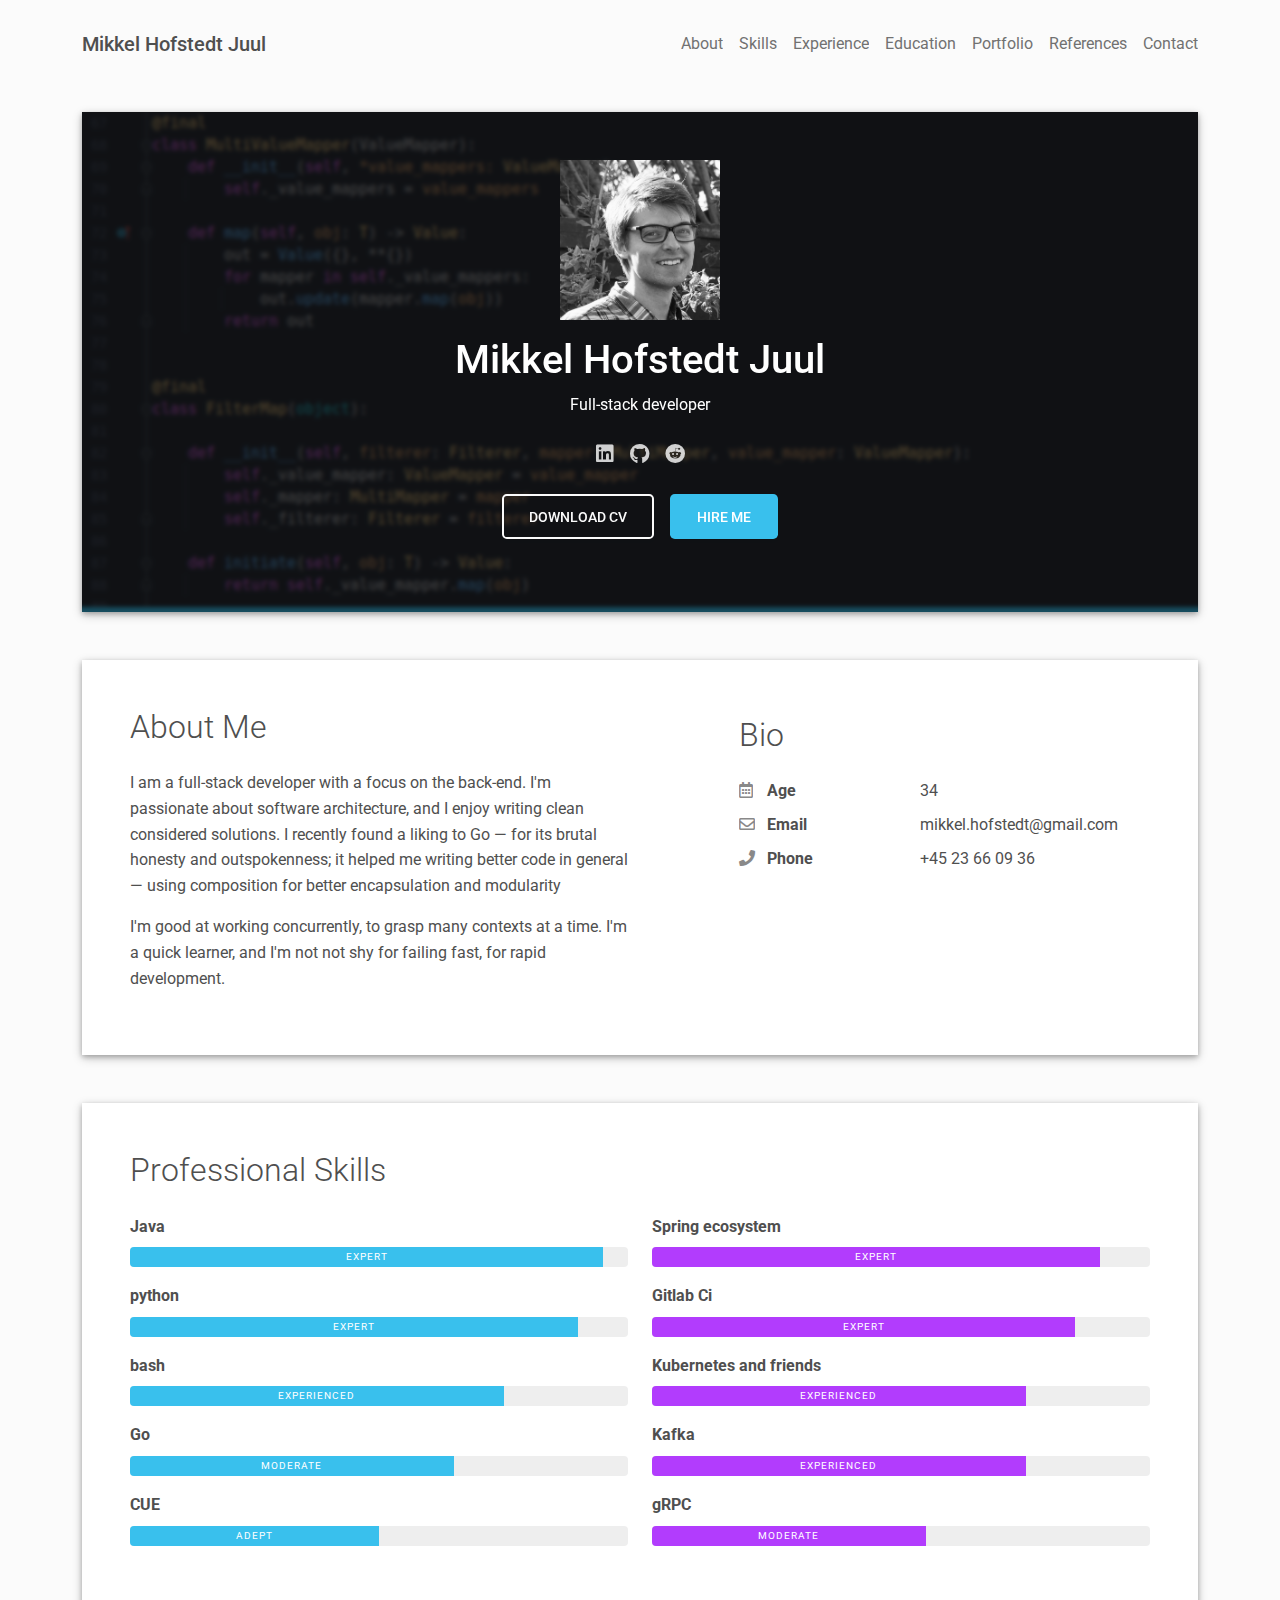
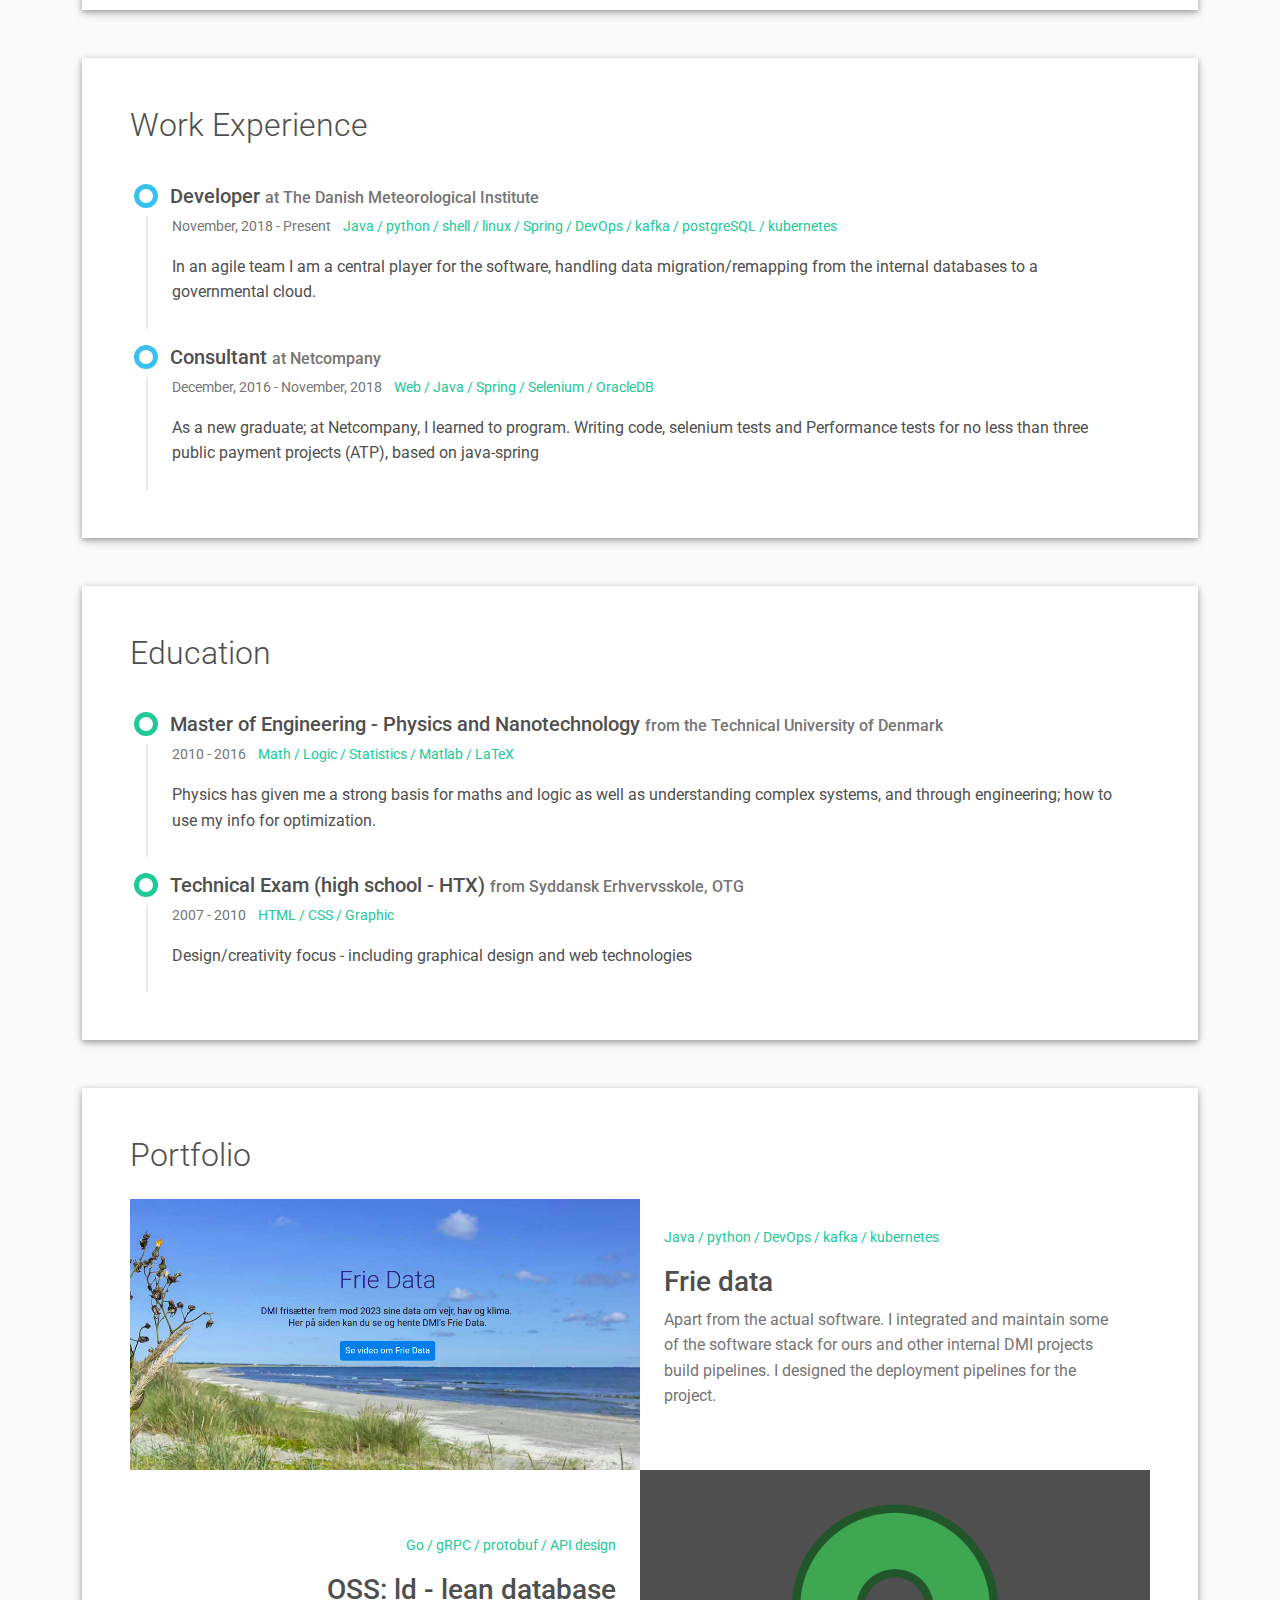
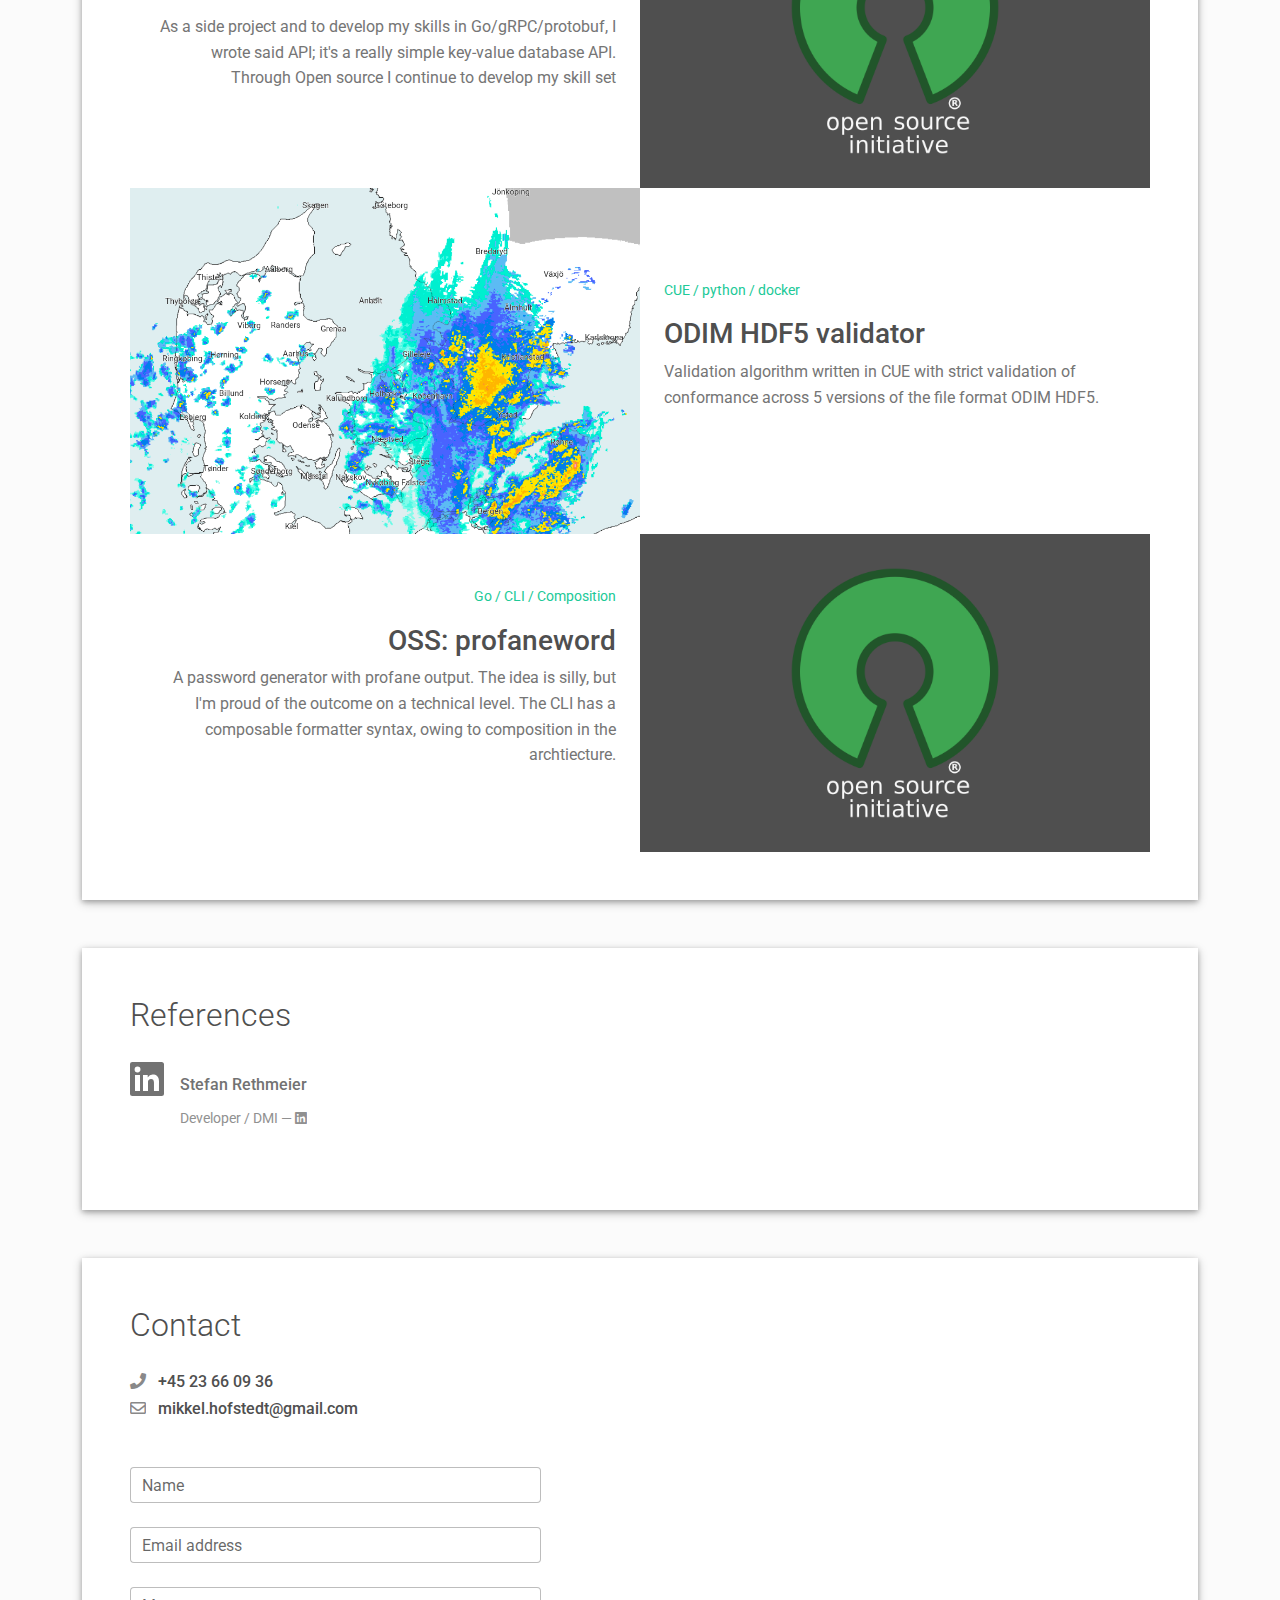
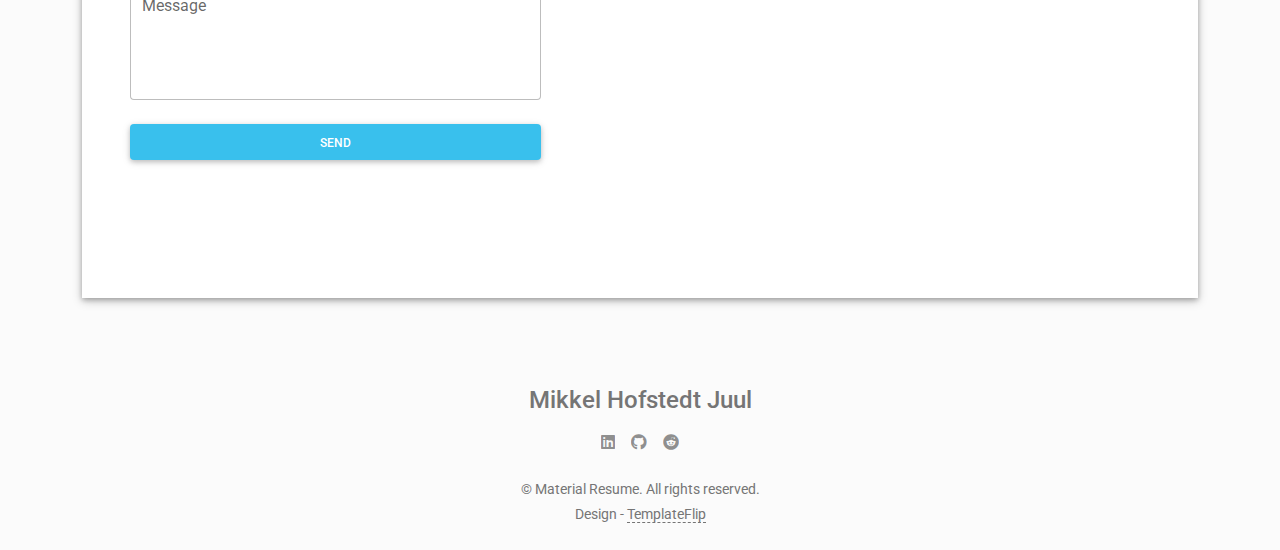
==== index.html @ 5312b0c9 "Reference via logo" ====
<!DOCTYPE html>
<html lang="en-US">
  <head>
    <meta charset="UTF-8">
    <meta http-equiv="X-UA-Compatible" content="IE=edge">
    <meta name="viewport" content="width=device-width, initial-scale=1">
    <title>MikkelHJuul - Resume</title>
    <link rel="preconnect" href="https://fonts.gstatic.com" crossorigin="crossorigin"/>
    <link rel="preload" as="style" href="https://fonts.googleapis.com/css2?family=Poppins:wght@600&amp;family=Roboto:wght@300;400;500;700&amp;display=swap"/>
    <link rel="stylesheet" href="https://fonts.googleapis.com/css2?family=Poppins:wght@600&amp;family=Roboto:wght@300;400;500;700&amp;display=swap" media="print" onload="this.media='all'"/>
    <noscript>
      <link rel="stylesheet" href="https://fonts.googleapis.com/css2?family=Poppins:wght@600&amp;family=Roboto:wght@300;400;500;700&amp;display=swap"/>
    </noscript>
    <link href="css/font-awesome/css/all.min.css?ver=1.2.1" rel="stylesheet">
    <link href="css/mdb.min.css?ver=1.2.1" rel="stylesheet">
    <link href="css/main.css?ver=1.2.1" rel="stylesheet">
  </head>
  <body class="bg-light" id="top">
    <header class="d-print-none">
      <div class="container text-center text-lg-left">
        <div class="pt-4 clearfix">
          <h1 class="site-title mb-0">Mikkel Hofstedt Juul</h1>
          <div class="site-nav"> 
            <nav role="navigation">
              <ul class="nav justify-content-center">
                <li class="nav-item"><a class="nav-link" href="#about" title="About"><span class="menu-title">About</span></a>
                </li>
                <li class="nav-item"><a class="nav-link" href="#skills" title="Skills"><span class="menu-title">Skills</span></a>
                </li>
                <li class="nav-item"><a class="nav-link" href="#experience" title="Experience"><span class="menu-title">Experience</span></a>
                </li>
                <li class="nav-item"><a class="nav-link" href="#education" title="Education"><span class="menu-title">Education</span></a>
                </li>
                <li class="nav-item"><a class="nav-link" href="#portfolio" title="Portfolio"><span class="menu-title">Portfolio</span></a>
                </li>
                <li class="nav-item"><a class="nav-link" href="#references" title="References"><span class="menu-title">References</span></a>
                </li>
                <li class="nav-item"><a class="nav-link" href="#contact" title="Contact"><span class="menu-title">Contact</span></a>
                </li>
              </ul>
            </nav>
          </div>
        </div>
      </div>
    </header>
    <div class="page-content">
      <div class="container">
        <div class="resume-container">
          <div class="shadow-1-strong bg-white my-5" id="intro">
            <div class="bg-info text-white">
              <div class="cover bg-image"><img src="images/screenshot-background.png"/>
                <div class="mask" style="background-color: rgba(0, 0, 0, 0.6);backdrop-filter: blur(2px);">
                  <div class="text-center p-5">
                    <div class="avatar"><img class="shadow-0-strong" src="images/avatar.jpg" width="160" height="160"/></div>
                    <div class="header-bio mt-3">
                      <div>
                        <h2 class="h1">Mikkel Hofstedt Juul</h2>
                        <p>Full-stack developer</p>
                      </div>
                      <div class="header-social mb-3 d-print-none">
                        <nav role="navigation">
                          <ul class="nav justify-content-center">
                            <li class="nav-item"><a class="nav-link" href="https://www.linkedin.com/in/mikkel-hofstedt-juul-50a1734b/" title="LinkedIn"><i class="fab fa-linkedin"></i><span class="menu-title sr-only">LinkedIn</span></a>
                            </li>
                            <li class="nav-item"><a class="nav-link" href="https://github.com/MikkelHJuul" title="Github"><i class="fab fa-github"></i><span class="menu-title sr-only">Github</span></a>
                            </li>
                            <li class="nav-item"><a class="nav-link" href="https://reddit.com/u/ConstructedNewt" title="reddit"><i class="fab fa-reddit"></i><span class="menu-title sr-only">reddit</span></a>
                            </li>
                          </ul>
                        </nav>
                      </div>
                      <div class="d-print-none"><a class="btn btn-outline-light btn-lg shadow-sm mt-1 me-3" href="Resume.pdf">Download CV</a><a class="btn btn-info btn-lg shadow-sm mt-1" href="#contact">Hire Me</a></div>
                    </div>
                  </div>
                </div>
              </div>
            </div>
          </div>
          <div class="shadow-1-strong bg-white my-5 p-5" id="about">
            <div class="about-section">
              <div class="row">
                <div class="col-md-6">
                  <h2 class="h2 fw-light mb-4">About Me</h2>
                  <p>I am a full-stack developer with a focus on the back-end. I'm passionate about software architecture, and I enjoy writing clean considered solutions.
                    I recently found a liking to Go &mdash; for its brutal honesty and outspokenness; it helped me writing better code in general &mdash; using composition for better encapsulation and modularity</p>
                  <p>I'm good at working concurrently, to grasp many contexts at a time. I'm a quick learner, and I'm not not shy for failing fast, for rapid development.</p>
                </div>
                <div class="col-md-5 offset-lg-1">
                  <div class="row mt-2">
                    <h2 class="h2 fw-light mb-4">Bio</h2>
                    <div class="col-sm-5">
                      <div class="pb-2 fw-bolder"><i class="far fa-calendar-alt pe-2 text-muted" style="width:24px;opacity:0.85;"></i> Age</div>
                    </div>
                    <div class="col-sm-7">
                      <div class="pb-2" id="age">NaN</div>
                    </div>
                    <script>
                      now = new Date()
                      birthday = new Date(now.getFullYear(), 8, 20)
                      age = (now.getFullYear() - 1991) - (now < birthday)
                      document.getElementById("age").innerText = age.toString()
                    </script>
                    <div class="col-sm-5">
                      <div class="pb-2 fw-bolder"><i class="far fa-envelope pe-2 text-muted" style="width:24px;opacity:0.85;"></i> Email</div>
                    </div>
                    <div class="col-sm-7">
                      <div class="pb-2">mikkel.hofstedt@gmail.com</div>
                    </div>
                    <div class="col-sm-5">
                      <div class="pb-2 fw-bolder"><i class="fas fa-phone pe-2 text-muted" style="width:24px;opacity:0.85;"></i> Phone</div>
                    </div>
                    <div class="col-sm-7">
                      <div class="pb-2">+45 23 66 09 36</div>
                    </div>
                  </div>
                </div>
              </div>
            </div>
          </div>
          <div class="shadow-1-strong bg-white my-5 p-5 d-print-none" id="skills">
            <div class="skills-section">
              <h2 class="h2 fw-light mb-4">Professional Skills</h2>
              <div class="row">
                <div class="col-md-6">
                  <div class="mb-3"><span class="fw-bolder">Java</span>
                    <div class="progress my-2 rounded" style="height: 20px">
                      <div class="progress-bar bg-info" role="progressbar" style="width: 95%;" aria-valuenow="95" aria-valuemin="0" aria-valuemax="100">Expert</div>
                    </div>
                  </div>
                  <div class="mb-3"><span class="fw-bolder">python</span>
                    <div class="progress my-2 rounded" style="height: 20px">
                      <div class="progress-bar bg-info" role="progressbar" style="width: 90%" aria-valuenow="90" aria-valuemin="0" aria-valuemax="100">Expert</div>
                    </div>
                  </div>
                  <div class="mb-3"><span class="fw-bolder">bash</span>
                    <div class="progress my-2 rounded" style="height: 20px">
                      <div class="progress-bar bg-info" role="progressbar" style="width: 75%" aria-valuenow="75" aria-valuemin="0" aria-valuemax="100">Experienced</div>
                    </div>
                  </div>
                  <div class="mb-3"><span class="fw-bolder">Go</span>
                    <div class="progress my-2 rounded" style="height: 20px">
                      <div class="progress-bar bg-info" role="progressbar" style="width: 65%" aria-valuenow="65" aria-valuemin="0" aria-valuemax="100">Moderate</div>
                    </div>
                  </div>
                  <div class="mb-3"><span class="fw-bolder">CUE</span>
                    <div class="progress my-2 rounded" style="height: 20px">
                      <div class="progress-bar bg-info" role="progressbar" style="width: 50%" aria-valuenow="50" aria-valuemin="0" aria-valuemax="100">Adept</div>
                    </div>
                  </div>
                </div>
                <div class="col-md-6">
                  <div class="mb-3"><span class="fw-bolder">Spring ecosystem</span>
                    <div class="progress my-2 rounded" style="height: 20px">
                      <div class="progress-bar bg-secondary" role="progressbar" style="width: 90%" aria-valuenow="90" aria-valuemin="0" aria-valuemax="100">Expert</div>
                    </div>
                  </div>
                  <div class="mb-3"><span class="fw-bolder">Gitlab Ci</span>
                    <div class="progress my-2 rounded" style="height: 20px">
                      <div class="progress-bar bg-secondary" role="progressbar" style="width: 85%" aria-valuenow="85" aria-valuemin="0" aria-valuemax="100">Expert</div>
                    </div>
                  </div>
                  <div class="mb-3"><span class="fw-bolder">Kubernetes and friends</span>
                    <div class="progress my-2 rounded" style="height: 20px">
                      <div class="progress-bar bg-secondary" role="progressbar" style="width: 75%" aria-valuenow="75" aria-valuemin="0" aria-valuemax="100">Experienced</div>
                    </div>
                  </div>
                  <div class="mb-3"><span class="fw-bolder">Kafka</span>
                    <div class="progress my-2 rounded" style="height: 20px">
                      <div class="progress-bar bg-secondary" role="progressbar" style="width: 75%" aria-valuenow="75" aria-valuemin="0" aria-valuemax="100">Experienced</div>
                    </div>
                  </div>
                  <div class="mb-3"><span class="fw-bolder">gRPC</span>
                    <div class="progress my-2 rounded" style="height: 20px">
                      <div class="progress-bar bg-secondary" role="progressbar" style="width: 55%" aria-valuenow="55" aria-valuemin="0" aria-valuemax="100">Moderate</div>
                    </div>
                  </div>
                </div>
              </div>
            </div>
          </div>
          <div class="shadow-1-strong bg-white my-5 p-5" id="experience">
            <div class="work-experience-section">
              <h2 class="h2 fw-light mb-4">Work Experience</h2>
              <div class="timeline">
                <div class="timeline-card timeline-card-info">
                  <div class="timeline-head px-4 pt-3">
                    <div class="h5">Developer <span class="text-muted h6">at The Danish Meteorological Institute</span></div>
                  </div>
                  <div class="timeline-body px-4 pb-4">
                    <div class="text-muted text-small mb-3">November, 2018 - Present  &nbsp;&nbsp; <span class="text-teal text-small mb-3 ">Java / python / shell / linux / Spring / DevOps / kafka / postgreSQL / kubernetes </span></div>
                    <div>In an agile team I am a central player for the software, handling data migration/remapping from the internal databases to a governmental cloud. </div>
                  </div>
                </div>
                <div class="timeline-card timeline-card-info">
                  <div class="timeline-head px-4 pt-3">
                    <div class="h5">Consultant <span class="text-muted h6">at Netcompany</span></div>
                  </div>
                  <div class="timeline-body px-4 pb-4">
                    <div class="text-muted text-small mb-3">December, 2016 - November, 2018 &nbsp;&nbsp; <span class="text-teal text-small mb-3 ">Web / Java / Spring / Selenium / OracleDB </span></div>
                    <div>As a new graduate; at Netcompany, I learned to program. Writing code, selenium tests and Performance tests for no less than three public payment projects (ATP), based on java-spring</div>
                  </div>
                </div>
              </div>
            </div>
          </div>
          <div class="shadow-1-strong bg-white my-5 p-5" id="education">
            <div class="education-section">
              <h2 class="h2 fw-light mb-4">Education</h2>
              <div class="timeline">
                <div class="timeline-card timeline-card-success">
                  <div class="timeline-head px-4 pt-3">
                    <div class="h5">Master of Engineering - Physics and Nanotechnology <span class="text-muted h6">from the Technical University of Denmark</span>          </div>
                  </div>
                  <div class="timeline-body px-4 pb-4">
                    <div class="text-muted text-small mb-3">2010 - 2016 &nbsp;&nbsp; <span class="text-teal text-small mb-3 ">Math / Logic / Statistics / Matlab / LaTeX</span></div>
                    <div>Physics has given me a strong basis for maths and logic as well as understanding complex systems, and through engineering; how to use my info for optimization.</div>
                  </div>
                </div>
                <div class="timeline-card timeline-card-success">
                  <div class="timeline-head px-4 pt-3">
                    <div class="h5">Technical Exam (high school - HTX) <span class="text-muted h6">from Syddansk Erhvervsskole, OTG</span>          </div>
                  </div>
                  <div class="timeline-body px-4 pb-4">
                    <div class="text-muted text-small mb-3">2007 - 2010 &nbsp;&nbsp; <span class="text-teal text-small mb-3 ">HTML / CSS / Graphic</span></div>
                    <div>Design/creativity focus - including graphical design and web technologies</div>
                  </div>
                </div>
              </div>
            </div>
          </div>
          <div class="shadow-1-strong bg-white my-5 p-5" id="portfolio">
            <div class="portfolio-section">
              <h2 class="h2 fw-light mb-4">Portfolio</h2>
              <div class="row g-0">
                <div class="col-md-6"><a href="https://dmi.dk/frie-data" target="_blank"><img class="img-fluid" src="images/fd.png" width="800" height="500"/></a></div>
                <div class="col-md-6 d-flex align-items-center">
                  <div class="m-4 mt-md-2">
                    <p class="text-teal text-small">Java / python / DevOps / kafka / kubernetes </p>
                    <h3>Frie data</h3>
                    <p class="text-muted">Apart from the actual software. I integrated and maintain some of the software stack for ours and other internal DMI projects build pipelines. I designed the deployment pipelines for the project.</p>
                  </div>
                </div>
              </div>
              <div class="row g-0 portfolio-reverse">
                <div class="col-md-6 d-flex align-items-center">
                  <div class="m-4 mt-md-2 text-end">
                    <p class="text-teal text-small">Go / gRPC / protobuf / API design</p>
                    <h3>OSS: ld - lean database </h3>
                    <p class="text-muted">As a side project and to develop my skills in Go/gRPC/protobuf, I wrote said API; it's a really simple key-value database API. <br/> Through Open source I continue to develop my skill set </p>
                  </div>
                </div>
                <div class="col-md-6">
                  <a href="https://github.com/MikkelHJuul/ld" target="_blank"><img class="img-fluid" src="images/OSI.png" width="800" height="500"/></a>
                </div>
              </div>
              <div class="row g-0">
                <div class="col-md-6"><a href="https://github.com/MikkelHJuul/ODIM-H5-Validator" target="_blank"><img class="img-fluid" src="images/radar.png" width="800" height="500"/></a></div>
                <div class="col-md-6 d-flex align-items-center">
                  <div class="m-4 mt-md-2">
                    <p class="text-teal text-small">CUE / python / docker </p>
                    <h3>ODIM HDF5 validator</h3>
                    <p class="text-muted">Validation algorithm written in CUE with strict validation of conformance across 5 versions of the file format ODIM HDF5. </p>
                  </div>
                </div>
              </div>
              <div class="row g-0 portfolio-reverse">
                <div class="col-md-6 d-flex align-items-center">
                  <div class="m-4 mt-md-2 text-end">
                    <p class="text-teal text-small">Go / CLI / Composition</p>
                    <h3>OSS: profaneword</h3>
                    <p class="text-muted">A password generator with profane output. The idea is silly, but I'm proud of the outcome on a technical level. The CLI has a composable formatter syntax, owing to composition in the archtiecture. </p>
                  </div>
                </div>
                <div class="col-md-6">
                  <a href="https://github.com/MikkelHJuul/profaneword" target="_blank"><img class="img-fluid" src="images/OSI.png" width="800" height="500"/></a>
                </div>
              </div>
            </div>
          </div>
          <div class="shadow-1-strong bg-white my-5 p-5" id="references">
            <div class="reference-section">
              <h2 class="h2 fw-light mb-4">References</h2>
              <div class="row"> 
                <div class="col-md-6">
                  <div class="d-flex mb-2">
                    <a class="nav-link" href="https://www.linkedin.com/in/srethmeier/" title="Stefan Rethmeier - Linkedin">
                      <div style="display: grid; grid-template-columns: auto auto auto">
                        <div class="avatar">
                          <svg xmlns="http://www.w3.org/2000/svg" width="34" height="34" viewBox="0 0 34 34" class="global-nav__logo">
                            <title>srethmeier</title>
                            <g>
                              <path d="M34,2.5v29A2.5,2.5,0,0,1,31.5,34H2.5A2.5,2.5,0,0,1,0,31.5V2.5A2.5,2.5,0,0,1,2.5,0h29A2.5,2.5,0,0,1,34,2.5ZM10,13H5V29h5Zm.45-5.5A2.88,2.88,0,0,0,7.59,4.6H7.5a2.9,2.9,0,0,0,0,5.8h0a2.88,2.88,0,0,0,2.95-2.81ZM29,19.28c0-4.81-3.06-6.68-6.1-6.68a5.7,5.7,0,0,0-5.06,2.58H17.7V13H13V29h5V20.49a3.32,3.32,0,0,1,3-3.58h.19c1.59,0,2.77,1,2.77,3.52V29h5Z" fill="currentColor"></path>
                            </g>
                          </svg>
                        </div>
                        <div class="header-bio m-3 mb-0">
                          <h3 class="h6 mb-1">Stefan Rethmeier</h3>
                          <p class="text-muted text-small">Developer / DMI &mdash; <em class="fab fa-linkedin"></em><span class="menu-title sr-only">Linkedin</span></p>
                        </div>
                      </div>
                    </a>
                  </div>
                </div>
              </div>
            </div>
          </div>
          <div class="shadow-1-strong bg-white my-5 p-5" id="contact">
            <div class="contant-section">
              <h2 class="h2 fw-light text mb-4">Contact</h2>
              <div class="row mb-4">
                <div class="col-md-5">
                  <div class="mt-1">
                    <div class="h6"><i class="fas fa-phone pe-2 text-muted" style="width:24px;opacity:0.85;"></i> +45 23 66 09 36</div>
                    <div class="h6"><i class="far fa-envelope pe-2 text-muted" style="width:24px;opacity:0.85;"></i> mikkel.hofstedt@gmail.com</div>
                  </div>
                  <div class="mt-5 d-print-none">
                    <form action="https://formspree.io/f/mleavkyd" method="POST">
                      <div class="form-outline mb-4">
                        <input type="text" id="name" class="form-control" required/>
                        <label class="form-label" for="name">Name</label>
                      </div>
                      <div class="form-outline mb-4">
                        <input type="email" id="email" class="form-control" required/>
                        <label class="form-label" for="email">Email address</label>
                      </div>
                      <div class="form-outline mb-4">
                        <textarea class="form-control" style="resize: none;" id="message" rows="4" required></textarea>
                        <label class="form-label" for="message">Message</label>
                      </div>
                      <button class="btn btn-info btn-block mb-4" type="submit">Send</button>
                    </form>
                  </div>
                </div>
                <div class="col-md-7 d-print-none">
                  <iframe src="https://www.google.com/maps/embed?pb=!1m18!1m12!1m3!1d36017.09310152486!2d12.557377509366765!3d55.65302066677238!2m3!1f0!2f0!3f0!3m2!1i1024!2i768!4f13.1!3m3!1m2!1s0x4652535a5d084351%3A0x2fe2f273719b3dc8!2sK%C3%B8benhavn%20S%2C%202300%20K%C3%B8benhavn!5e0!3m2!1sda!2sdk!4v1633979584008!5m2!1sda!2sdk" width="600" height="450" style="border:0;" allowfullscreen="" loading="lazy">
                  </iframe>
                </div>
              </div>
            </div>
          </div>
        </div>
      </div>
    </div>
    <footer class="pt-4 pb-4 text-muted text-center d-print-none">
      <div class="container">
        <div class="my-3">
          <div class="h4">Mikkel Hofstedt Juul</div>
          <div class="footer-nav">
            <nav role="navigation">
              <ul class="nav justify-content-center">
                <li class="nav-item"><a class="nav-link" href="https://www.linkedin.com/in/mikkel-hofstedt-juul-50a1734b/" title="Linkedin"><i class="fab fa-linkedin"></i><span class="menu-title sr-only">Linkedin</span></a>
                </li>
                <li class="nav-item"><a class="nav-link" href="https://github.com/MikkelHJuul" title="Github"><i class="fab fa-github"></i><span class="menu-title sr-only">Github</span></a>
                </li>
                <li class="nav-item"><a class="nav-link" href="https://reddit.com/u/ConstructedNewt" title="reddit"><i class="fab fa-reddit"></i><span class="menu-title sr-only">reddit</span></a>
                </li>
              </ul>
            </nav>
          </div>
        </div>
        <div class="text-small">
          <div class="mb-1">&copy; Material Resume. All rights reserved.</div>
          <div>Design - <a href="https://templateflip.com/" target="_blank">TemplateFlip</a></div>
        </div>
      </div>
    </footer>
    <script src="scripts/mdb.min.js?ver=1.2.1"></script>
  </body>
</html>
---- css/main.css ----
/* Timeline custom component */
.timeline-card {
  position: relative;
  margin-left: 16px; }

.timeline-card:before {
  content: '';
  display: inline-block;
  position: absolute;
  background-color: #fff;
  border-radius: 100%;
  width: 24px;
  height: 24px;
  top: 16px;
  left: -12px;
  border: 5px solid;
  z-index: 2; }

.timeline-body {
  border-left: 2px solid #E6E9ED; }

.timeline-card-primary:before {
  border-color: var(--bs-primary); }

.timeline-card-info:before {
  border-color: var(--bs-info); }

.timeline-card-secondary:before {
  border-color: var(--bs-secondary); }

.timeline-card-success:before {
  border-color: var(--bs-teal); }

html {
  scroll-behavior: smooth; }

html, body {
  overflow-x: hidden; }

.container {
  max-width: 1140px; }

.site-title {
  font-size: 1.25rem;
  line-height: 2.5rem; }

.nav-link {
  padding: 0;
  font-size: 1rem;
  line-height: 2.5rem;
  color: inherit;
  opacity: 0.8; }

.header-social .nav-link {
  font-size: 1.25rem; }

.nav-link:hover,
.nav-link:focus {
  color: inherit;
  opacity: 1; }

.nav-item + .nav-item {
  margin-left: 1rem; }

.cover {
  height: 500px; }

.cover > img {
  -o-object-fit: cover;
     object-fit: cover;
  width: auto; }

.progress-bar {
  text-transform: uppercase;
  font-size: 10px;
  letter-spacing: 1px; }

.text-small {
  font-size: 0.85rem; }

.text-teal {
  color: var(--bs-teal); }

footer a:not(.nav-link) {
  color: inherit;
  border-bottom: 1px dashed;
  text-decoration: none;
  cursor: pointer; }

@media (min-width: 48em) {
  .site-title {
    float: left; }
  .site-nav {
    float: right; } }

@media (max-width: 767px) {
  /* disable animations on mobile */
  [data-aos] {
    opacity: 1 !important;
    transform: translate(0) scale(1) !important; }
  .p-5 {
    padding: 2.5rem 2rem !important; }
  .portfolio-section .m-5 {
    margin: 2rem 0 1rem !important; }
  .portfolio-reverse {
    flex-direction: column-reverse; }
  .portfolio-reverse .text-end {
    text-align: start !important; } }

@media print {
  [data-aos] {
    opacity: 1 !important;
    transform: translate(0) scale(1) !important; }
  body.bg-light {
    background-color: #fff !important; }
  .container {
    width: auto;
    max-width: 100%;
    padding: 0; }
  .cover {
    height: 360px;
    margin-bottom: 1.5rem;
  }
  .shadow-1-strong {
    box-shadow: none !important; }
  .resume-container > .my-5 {
    margin: 0 !important; }
  .my-5.p-5 {
    padding: 1.5rem 0 !important; }
  .about-section {
    padding: 0 !important; }
  .skills-section,
  .work-experience-section,
  .education-section,
  .portfolio-section,
  .reference-section,
  .contact-section {
    padding: 0 !important; }
  .page-break {
    padding-top: 5rem;
    page-break-before: always; } }
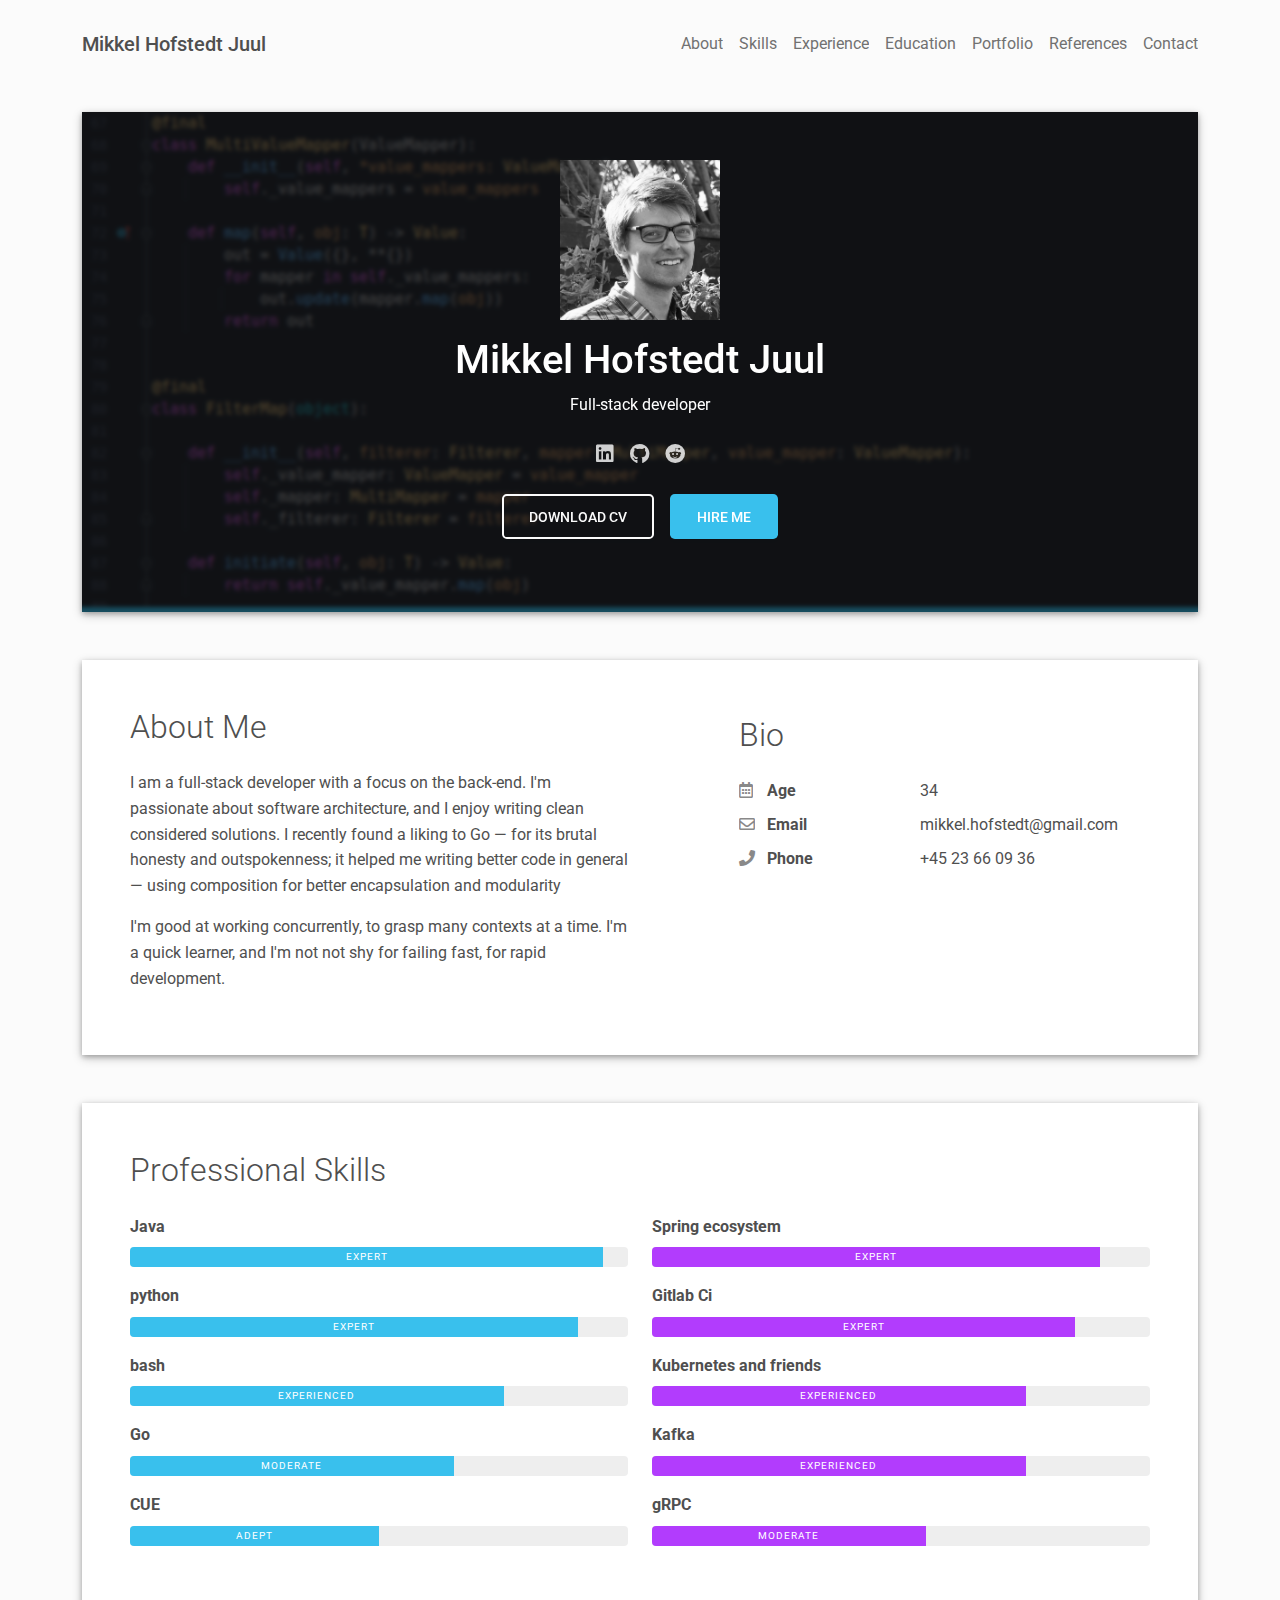
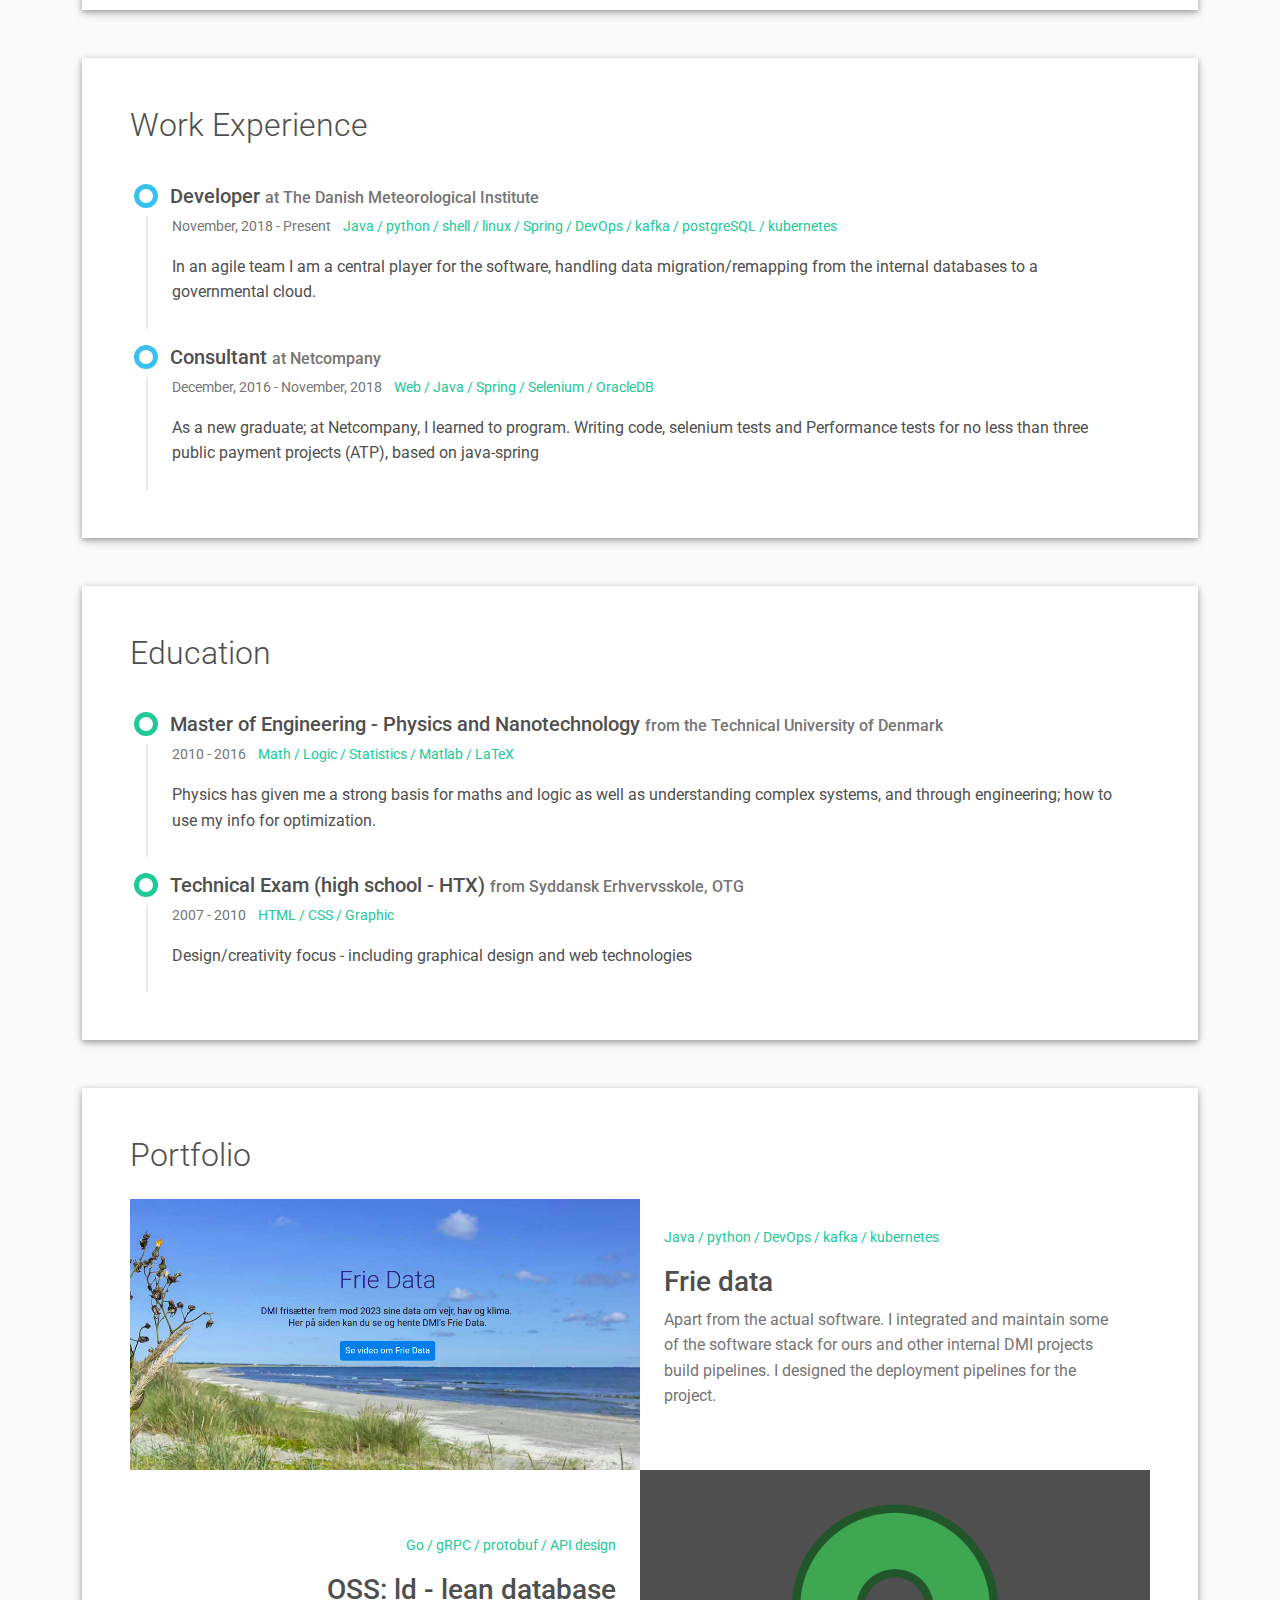
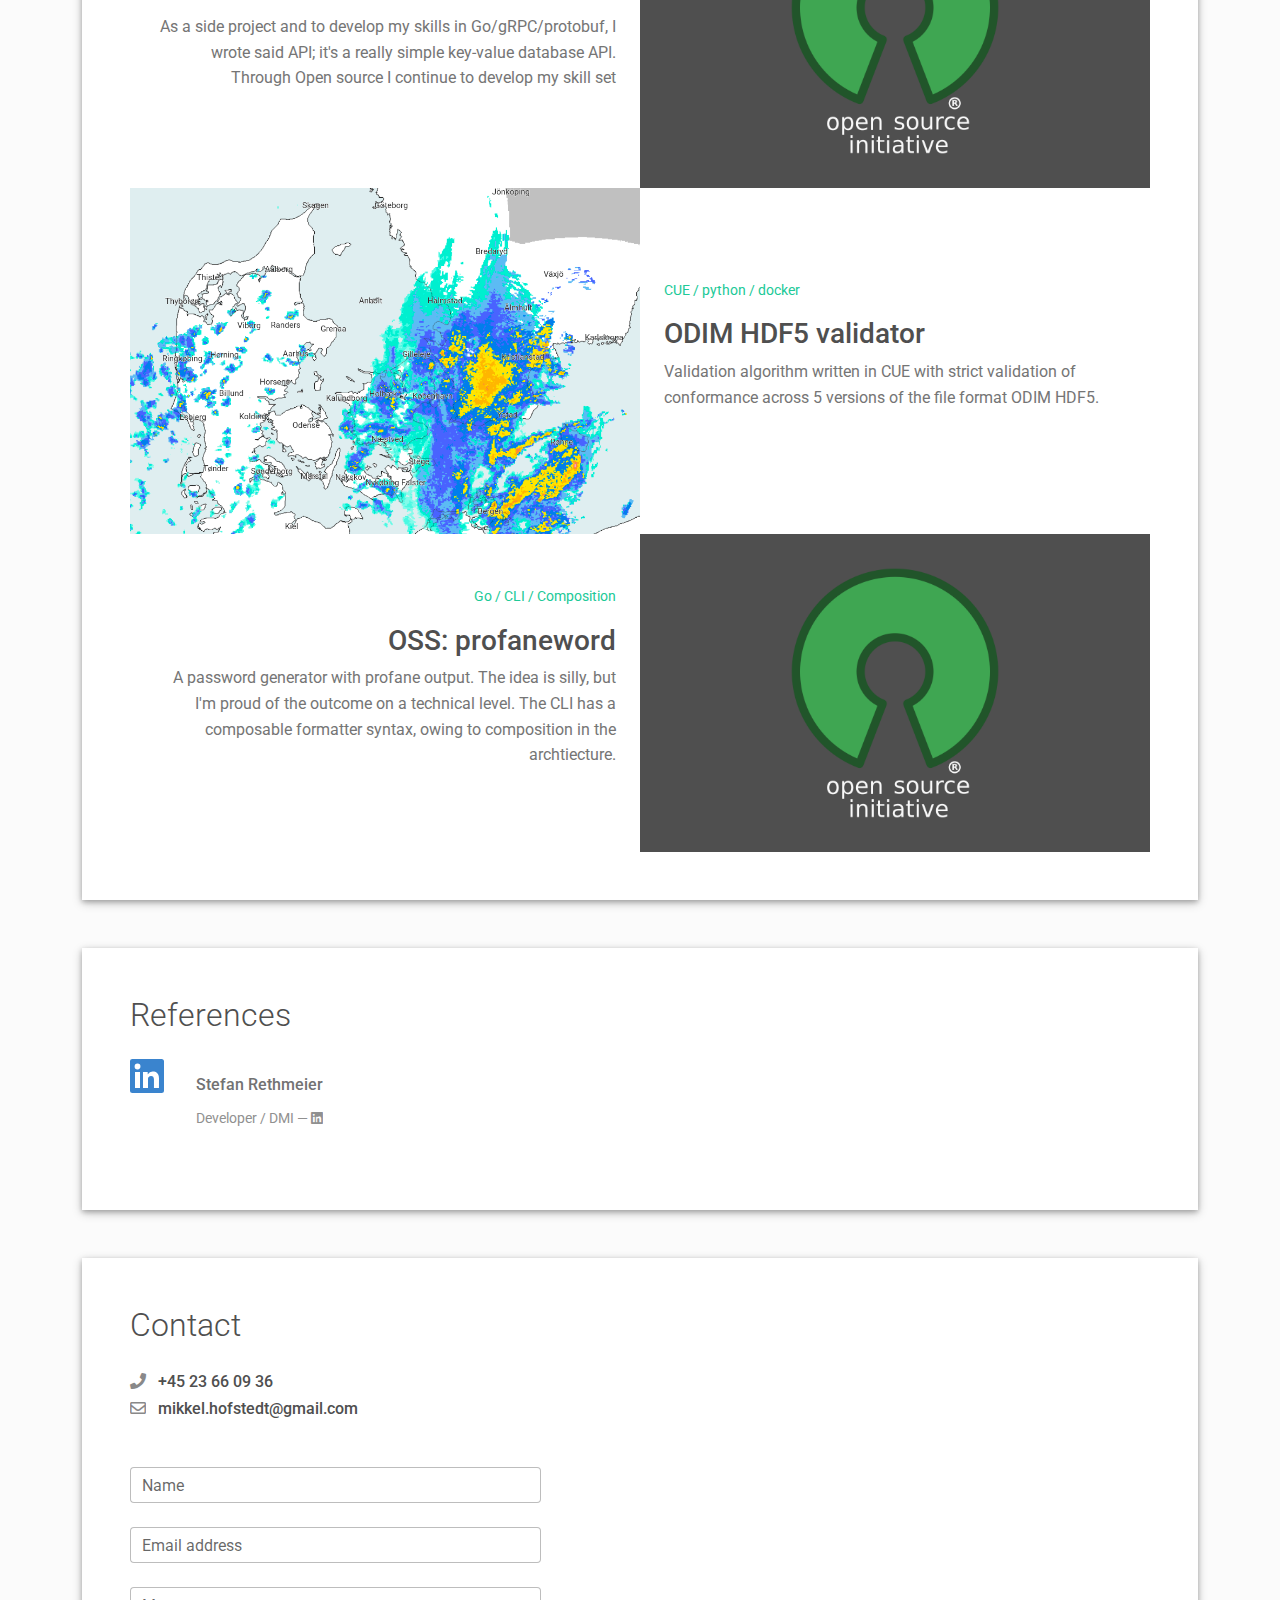
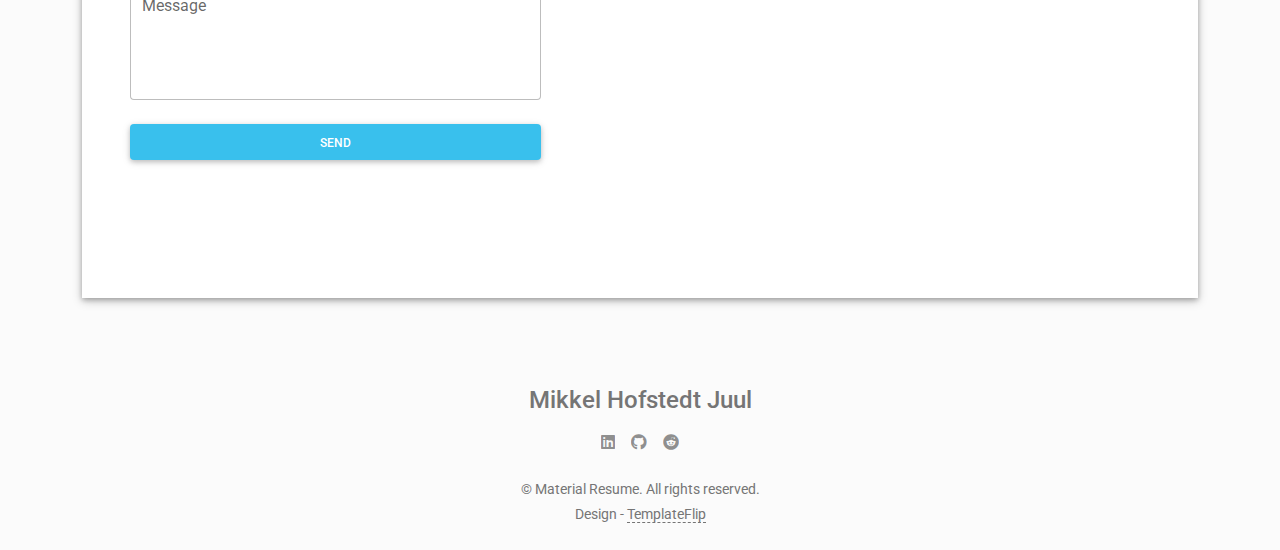
==== commit 37cf1c39: "Update index.html" ====
--- a/index.html
+++ b/index.html
@@ -286,10 +286,10 @@
                     <a class="nav-link" href="https://www.linkedin.com/in/srethmeier/" title="Stefan Rethmeier - Linkedin">
                       <div style="display: grid; grid-template-columns: auto auto auto">
                         <div class="avatar">
-                          <svg xmlns="http://www.w3.org/2000/svg" width="34" height="34" viewBox="0 0 34 34" class="global-nav__logo">
+                          <svg xmlns="http://www.w3.org/2000/svg" width="50" height="50" viewBox="0 0 50 50" class="global-nav__logo">
                             <title>srethmeier</title>
                             <g>
-                              <path d="M34,2.5v29A2.5,2.5,0,0,1,31.5,34H2.5A2.5,2.5,0,0,1,0,31.5V2.5A2.5,2.5,0,0,1,2.5,0h29A2.5,2.5,0,0,1,34,2.5ZM10,13H5V29h5Zm.45-5.5A2.88,2.88,0,0,0,7.59,4.6H7.5a2.9,2.9,0,0,0,0,5.8h0a2.88,2.88,0,0,0,2.95-2.81ZM29,19.28c0-4.81-3.06-6.68-6.1-6.68a5.7,5.7,0,0,0-5.06,2.58H17.7V13H13V29h5V20.49a3.32,3.32,0,0,1,3-3.58h.19c1.59,0,2.77,1,2.77,3.52V29h5Z" fill="currentColor"></path>
+                              <path d="M34,2.5v29A2.5,2.5,0,0,1,31.5,34H2.5A2.5,2.5,0,0,1,0,31.5V2.5A2.5,2.5,0,0,1,2.5,0h29A2.5,2.5,0,0,1,34,2.5ZM10,13H5V29h5Zm.45-5.5A2.88,2.88,0,0,0,7.59,4.6H7.5a2.9,2.9,0,0,0,0,5.8h0a2.88,2.88,0,0,0,2.95-2.81ZM29,19.28c0-4.81-3.06-6.68-6.1-6.68a5.7,5.7,0,0,0-5.06,2.58H17.7V13H13V29h5V20.49a3.32,3.32,0,0,1,3-3.58h.19c1.59,0,2.77,1,2.77,3.52V29h5Z" fill="#0a66c2"></path>
                             </g>
                           </svg>
                         </div>
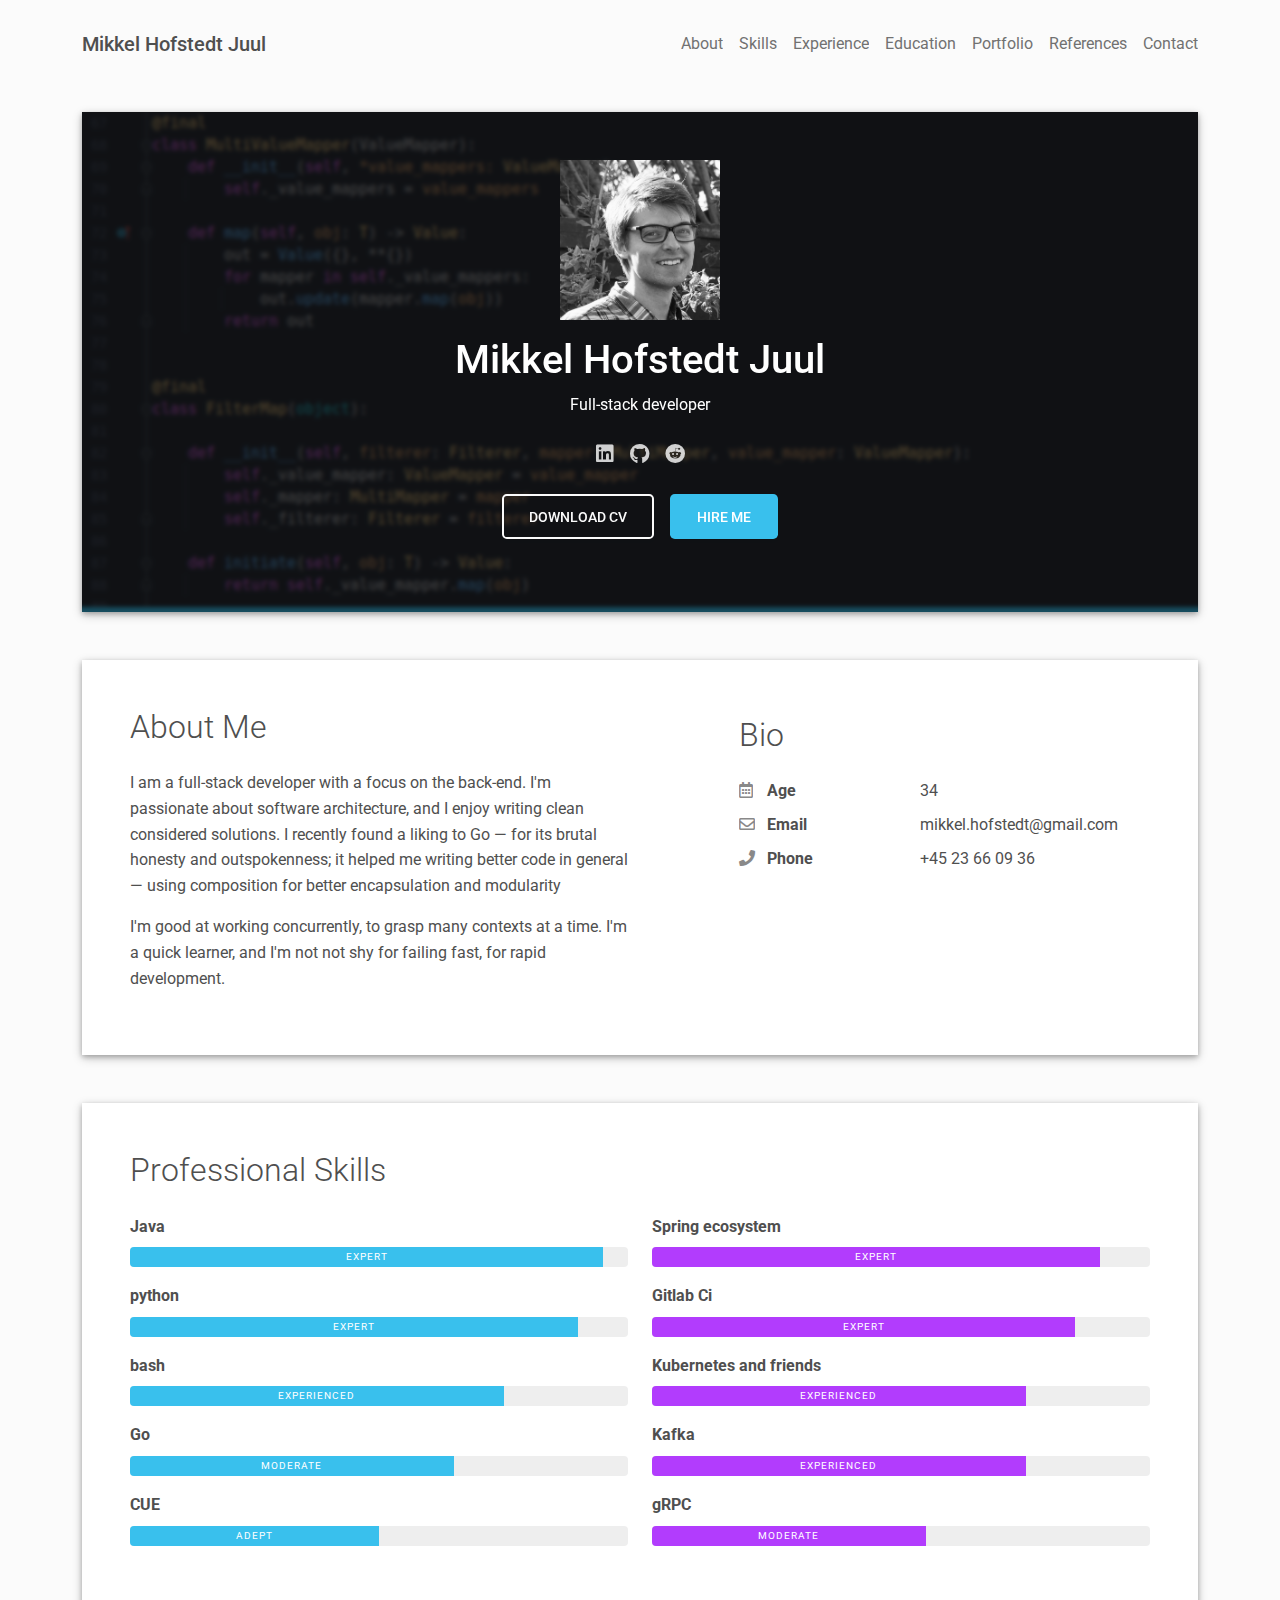
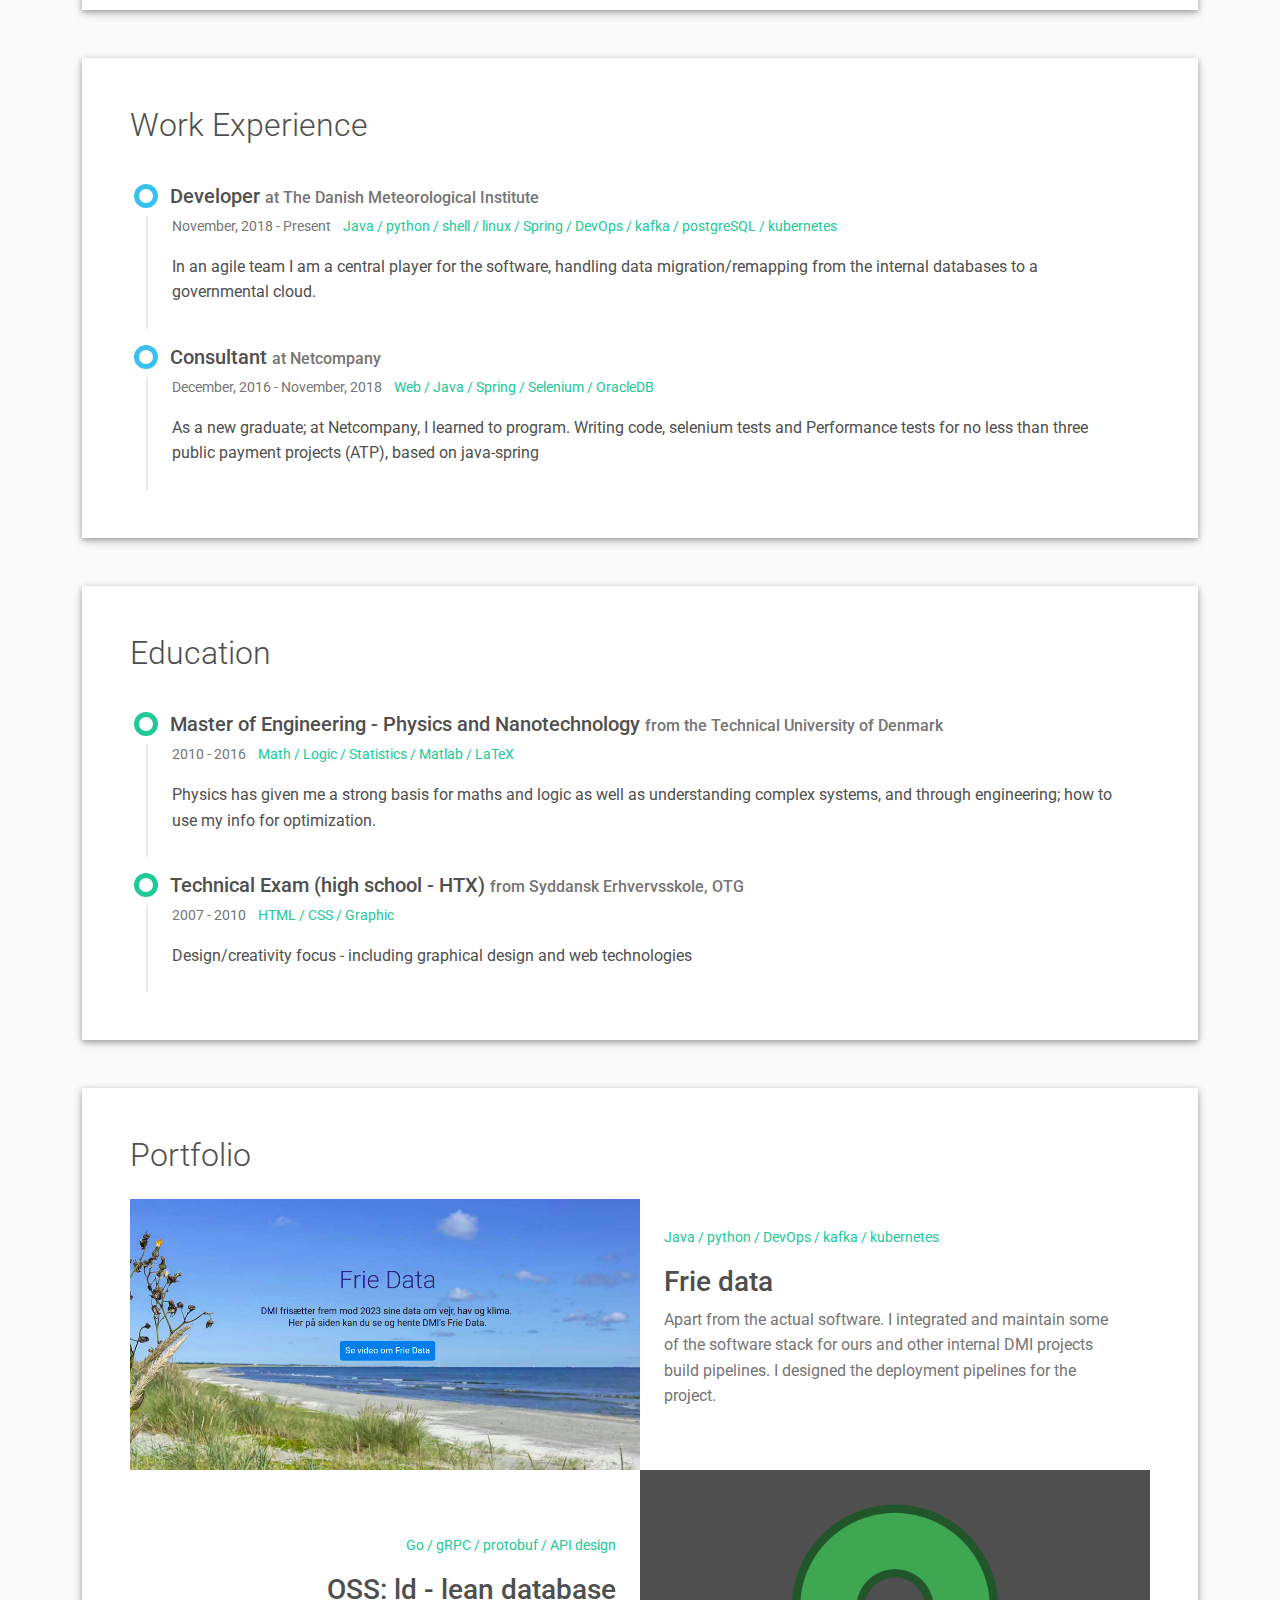
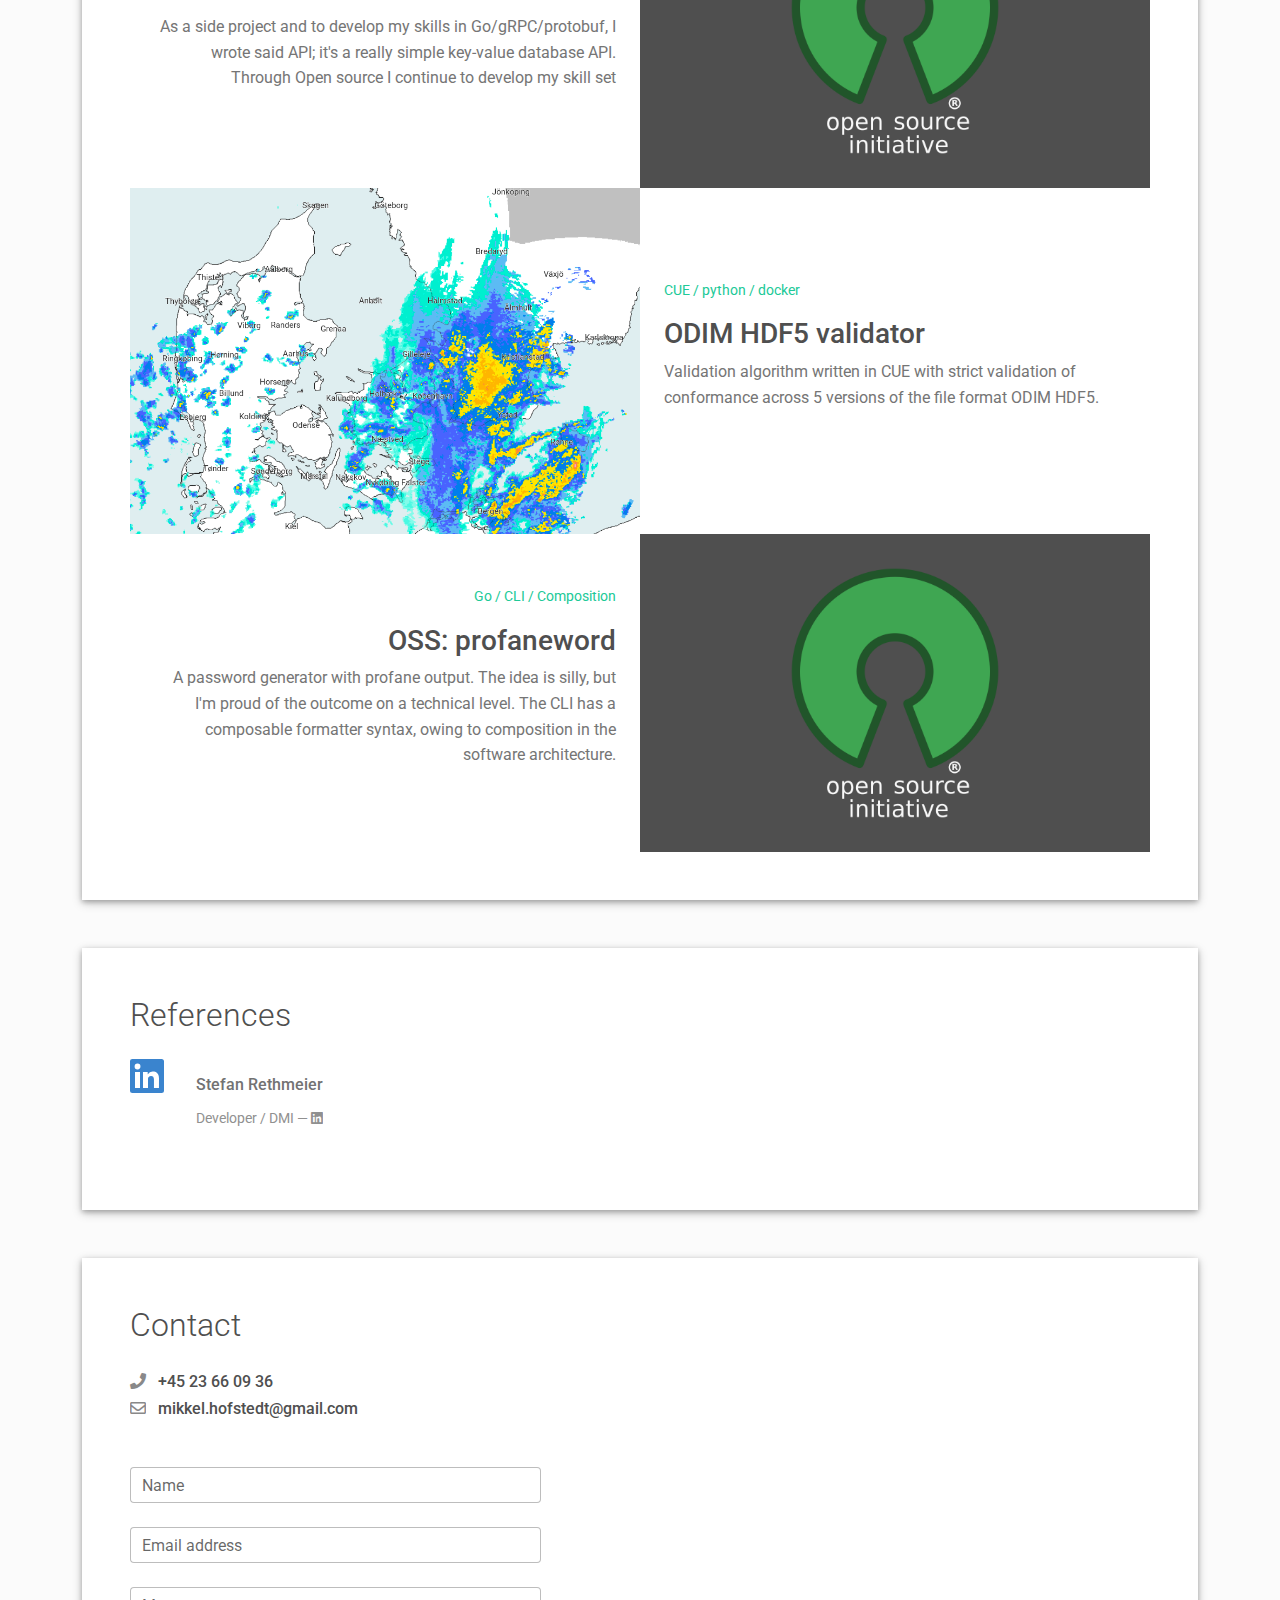
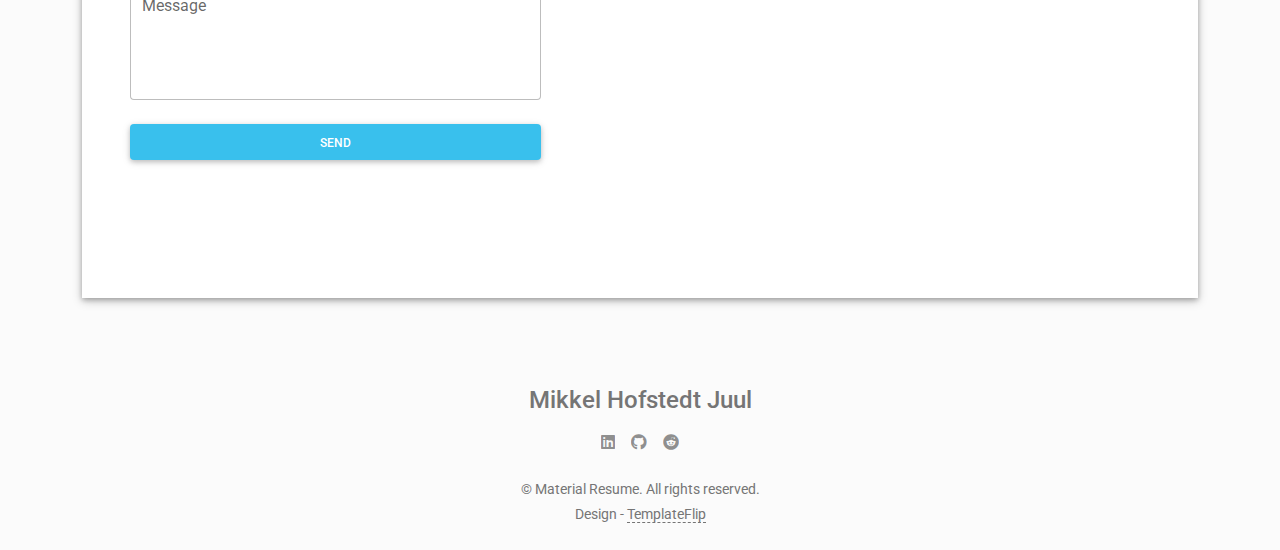
==== commit b1de0175: "Update index.html" ====
--- a/index.html
+++ b/index.html
@@ -268,7 +268,7 @@
                   <div class="m-4 mt-md-2 text-end">
                     <p class="text-teal text-small">Go / CLI / Composition</p>
                     <h3>OSS: profaneword</h3>
-                    <p class="text-muted">A password generator with profane output. The idea is silly, but I'm proud of the outcome on a technical level. The CLI has a composable formatter syntax, owing to composition in the archtiecture. </p>
+                    <p class="text-muted">A password generator with profane output. The idea is silly, but I'm proud of the outcome on a technical level. The CLI has a composable formatter syntax, owing to composition in the software architecture. </p>
                   </div>
                 </div>
                 <div class="col-md-6">
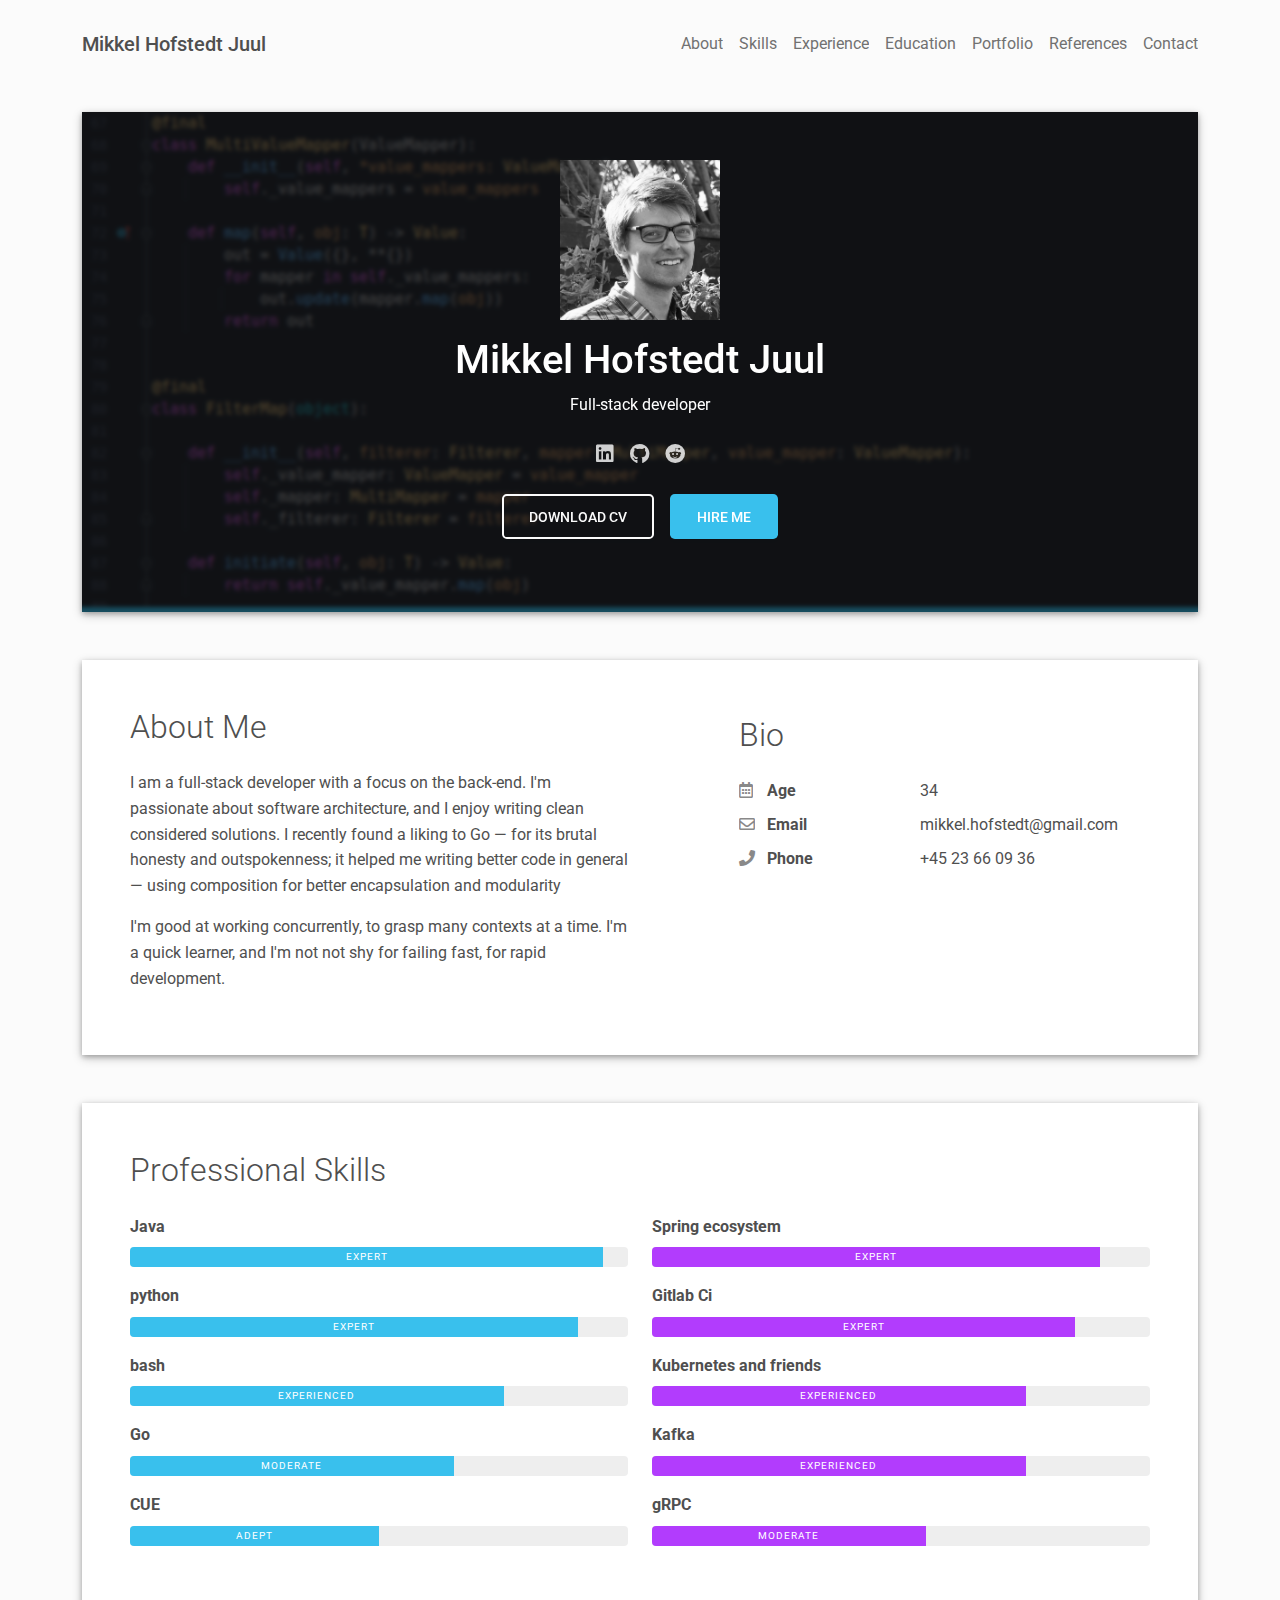
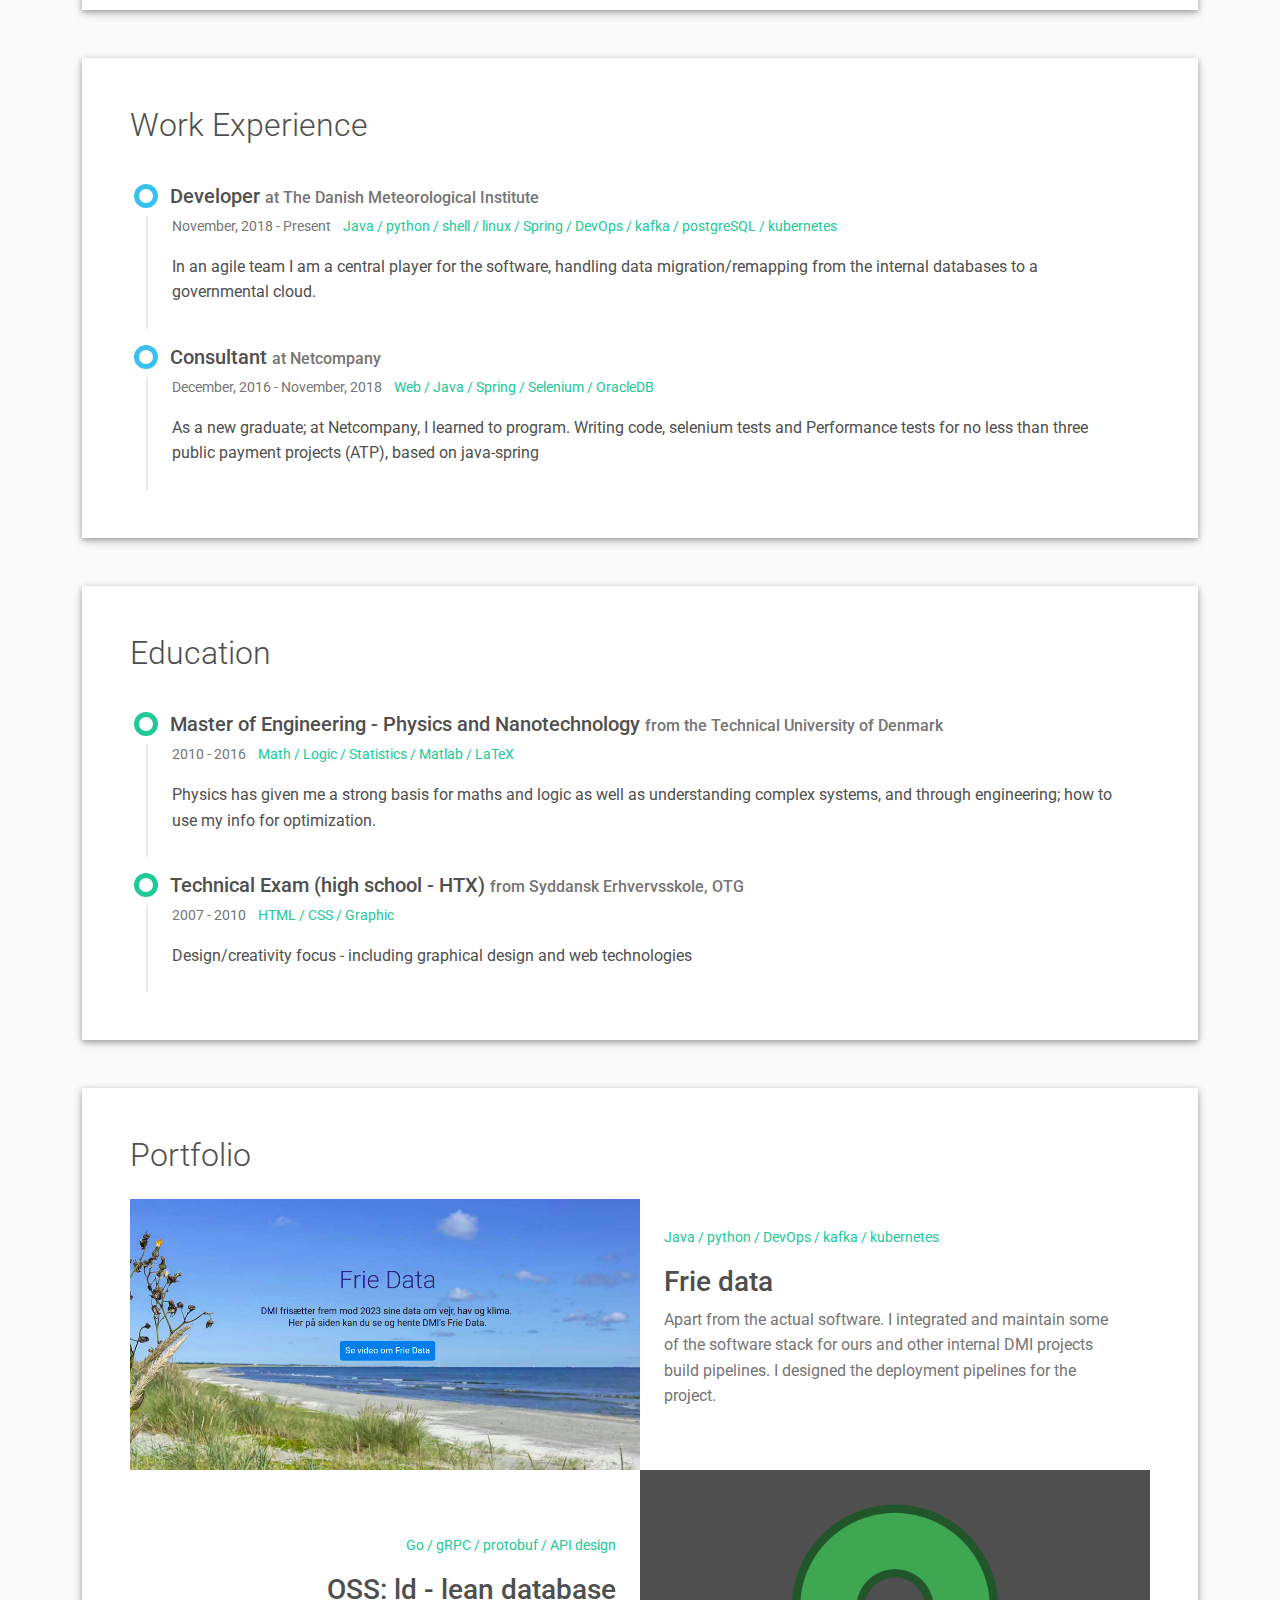
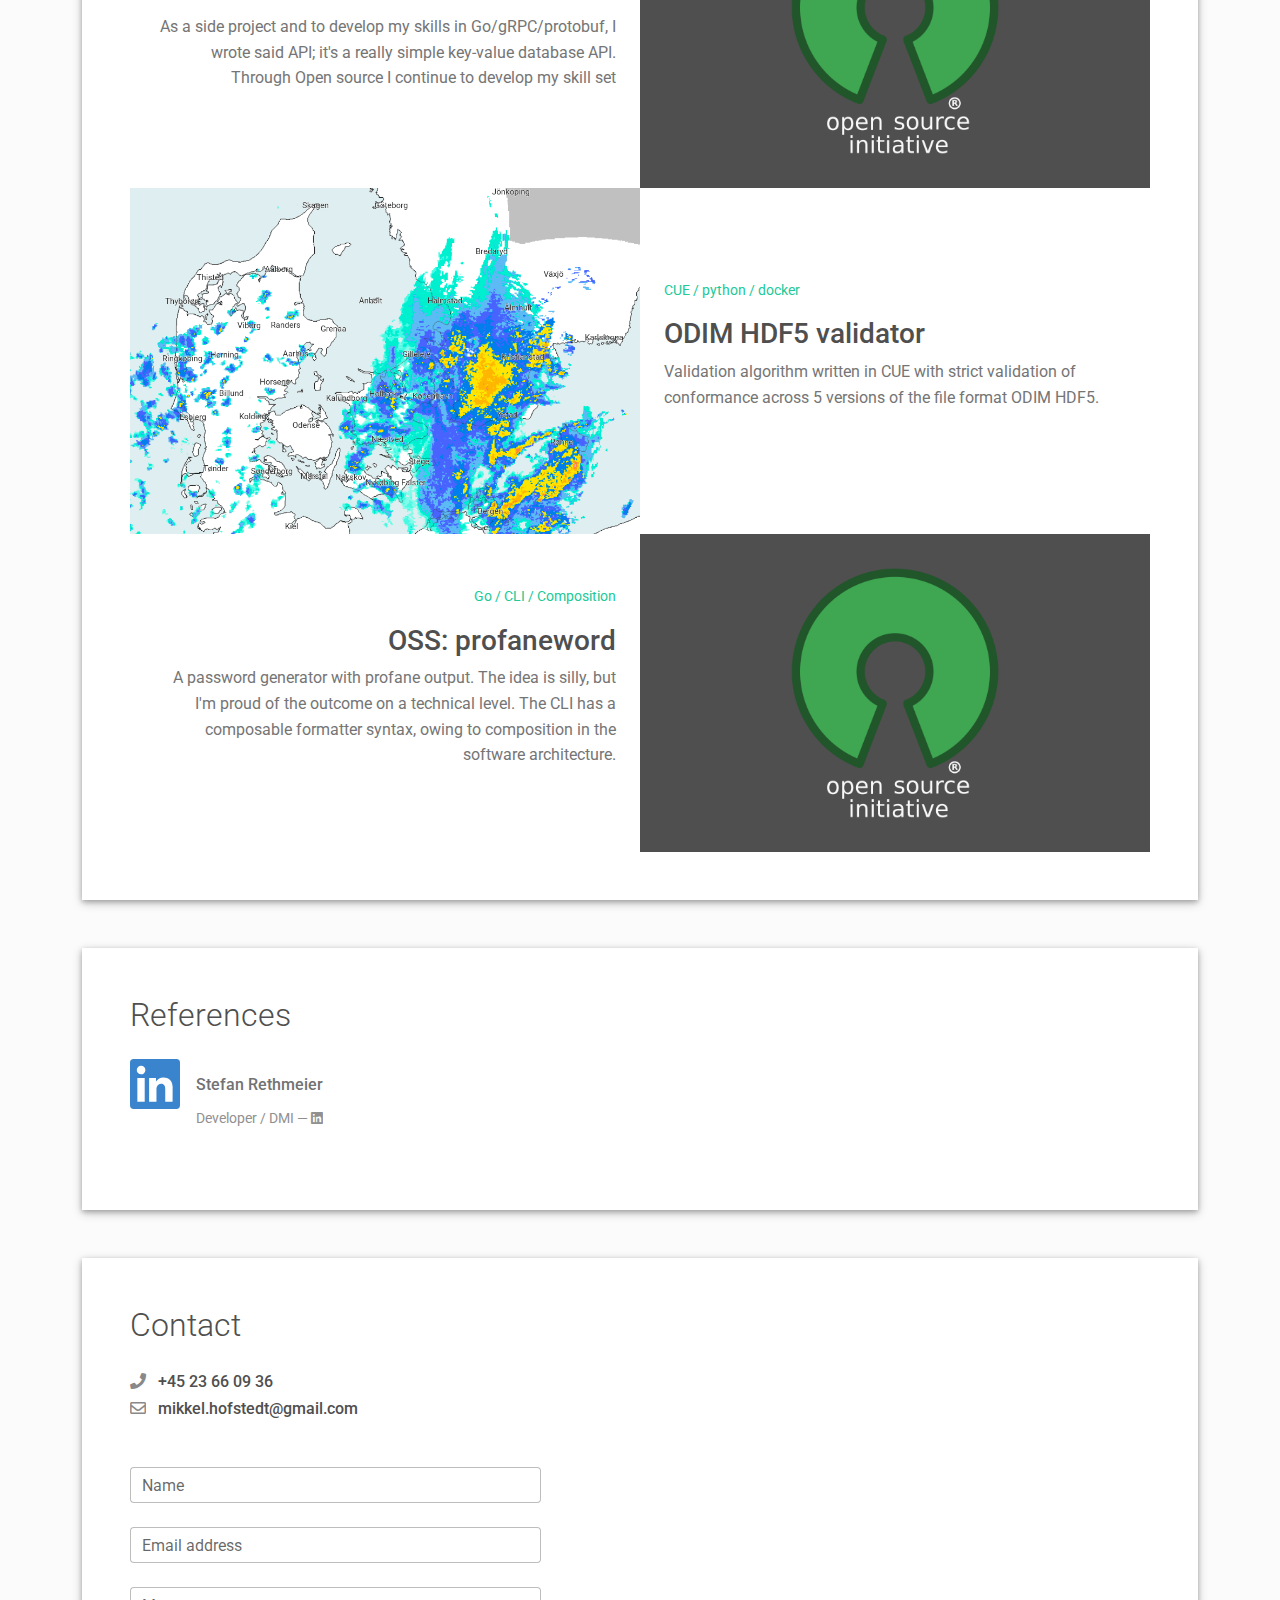
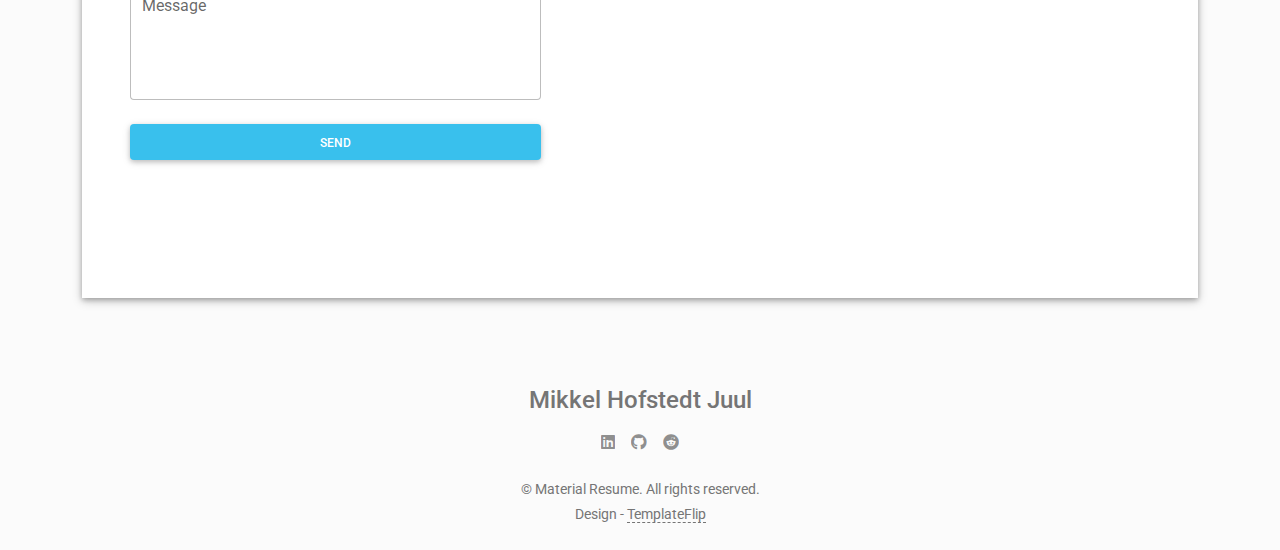
==== commit 2640baf4: "fix viewbox" ====
--- a/index.html
+++ b/index.html
@@ -286,7 +286,7 @@
                     <a class="nav-link" href="https://www.linkedin.com/in/srethmeier/" title="Stefan Rethmeier - Linkedin">
                       <div style="display: grid; grid-template-columns: auto auto auto">
                         <div class="avatar">
-                          <svg xmlns="http://www.w3.org/2000/svg" width="50" height="50" viewBox="0 0 50 50" class="global-nav__logo">
+                          <svg xmlns="http://www.w3.org/2000/svg" width="50" height="50" viewBox="0 0 34 34" class="global-nav__logo">
                             <title>srethmeier</title>
                             <g>
                               <path d="M34,2.5v29A2.5,2.5,0,0,1,31.5,34H2.5A2.5,2.5,0,0,1,0,31.5V2.5A2.5,2.5,0,0,1,2.5,0h29A2.5,2.5,0,0,1,34,2.5ZM10,13H5V29h5Zm.45-5.5A2.88,2.88,0,0,0,7.59,4.6H7.5a2.9,2.9,0,0,0,0,5.8h0a2.88,2.88,0,0,0,2.95-2.81ZM29,19.28c0-4.81-3.06-6.68-6.1-6.68a5.7,5.7,0,0,0-5.06,2.58H17.7V13H13V29h5V20.49a3.32,3.32,0,0,1,3-3.58h.19c1.59,0,2.77,1,2.77,3.52V29h5Z" fill="#0a66c2"></path>
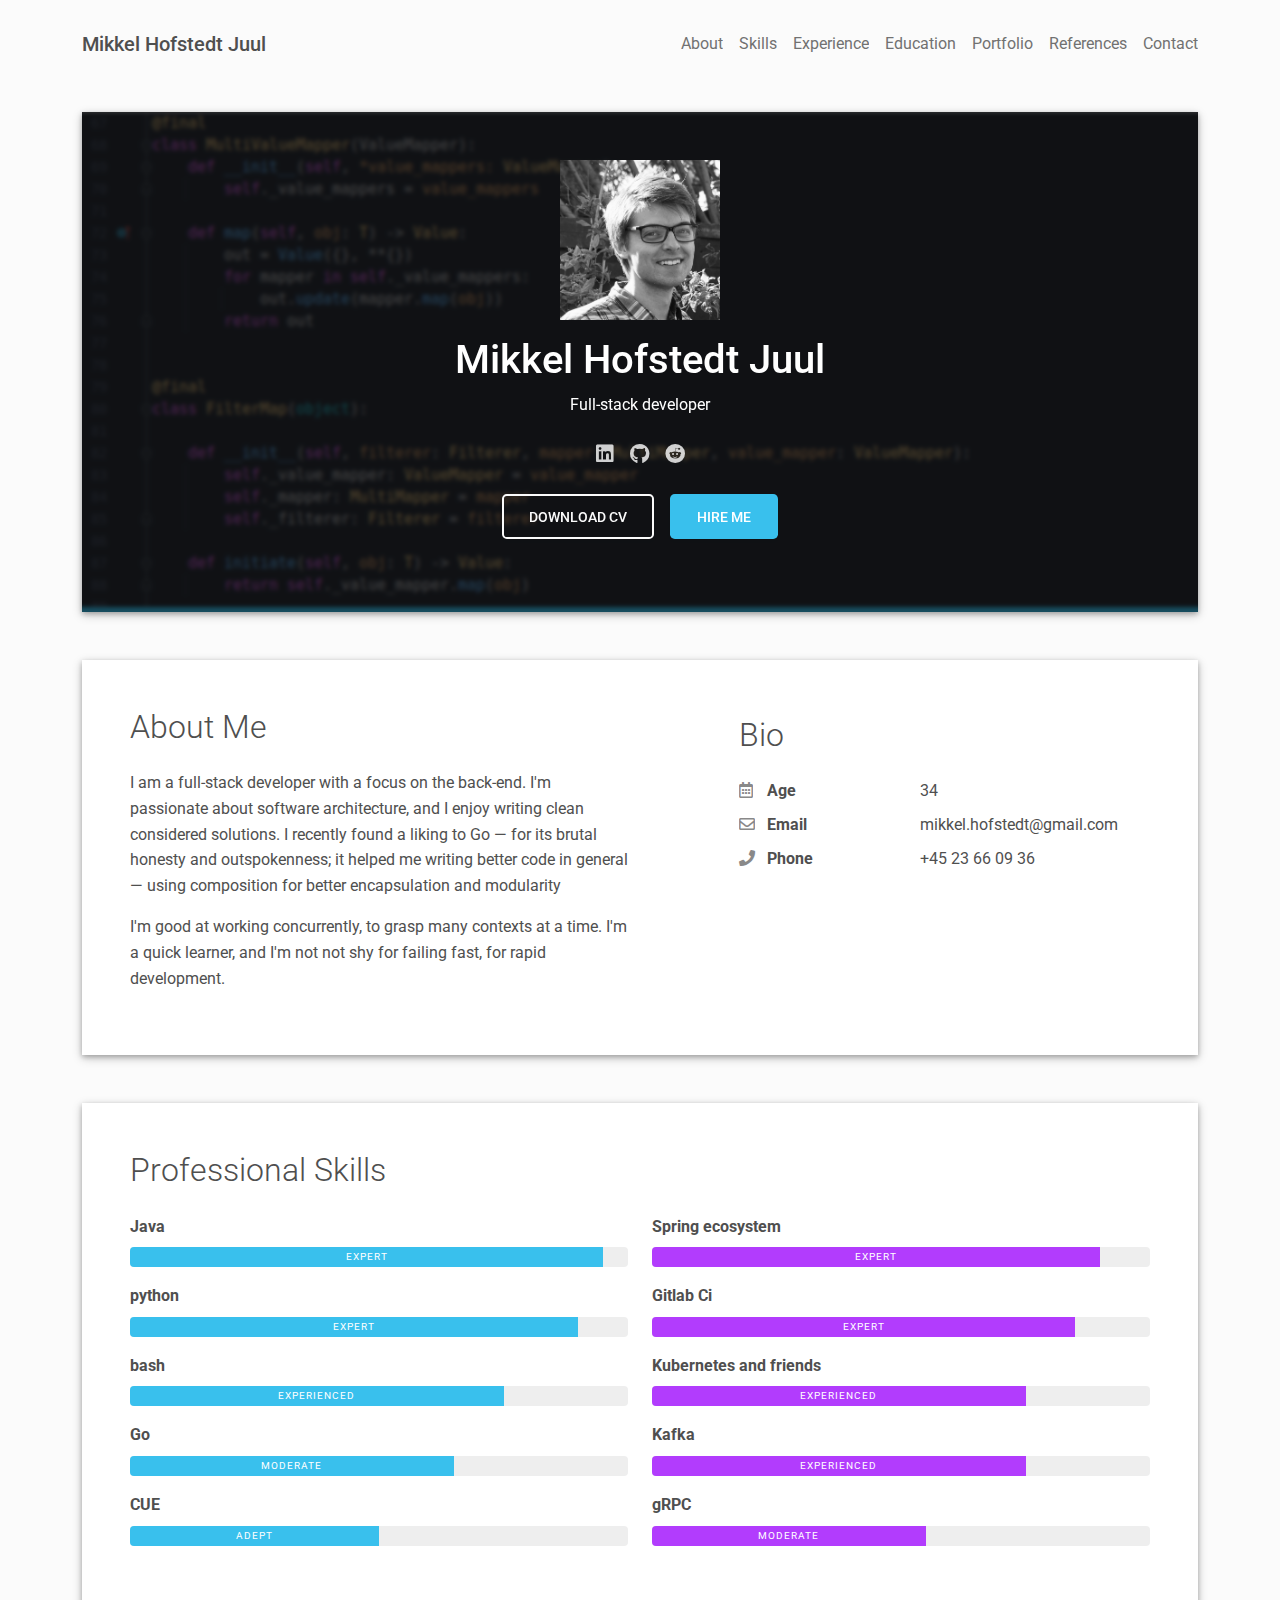
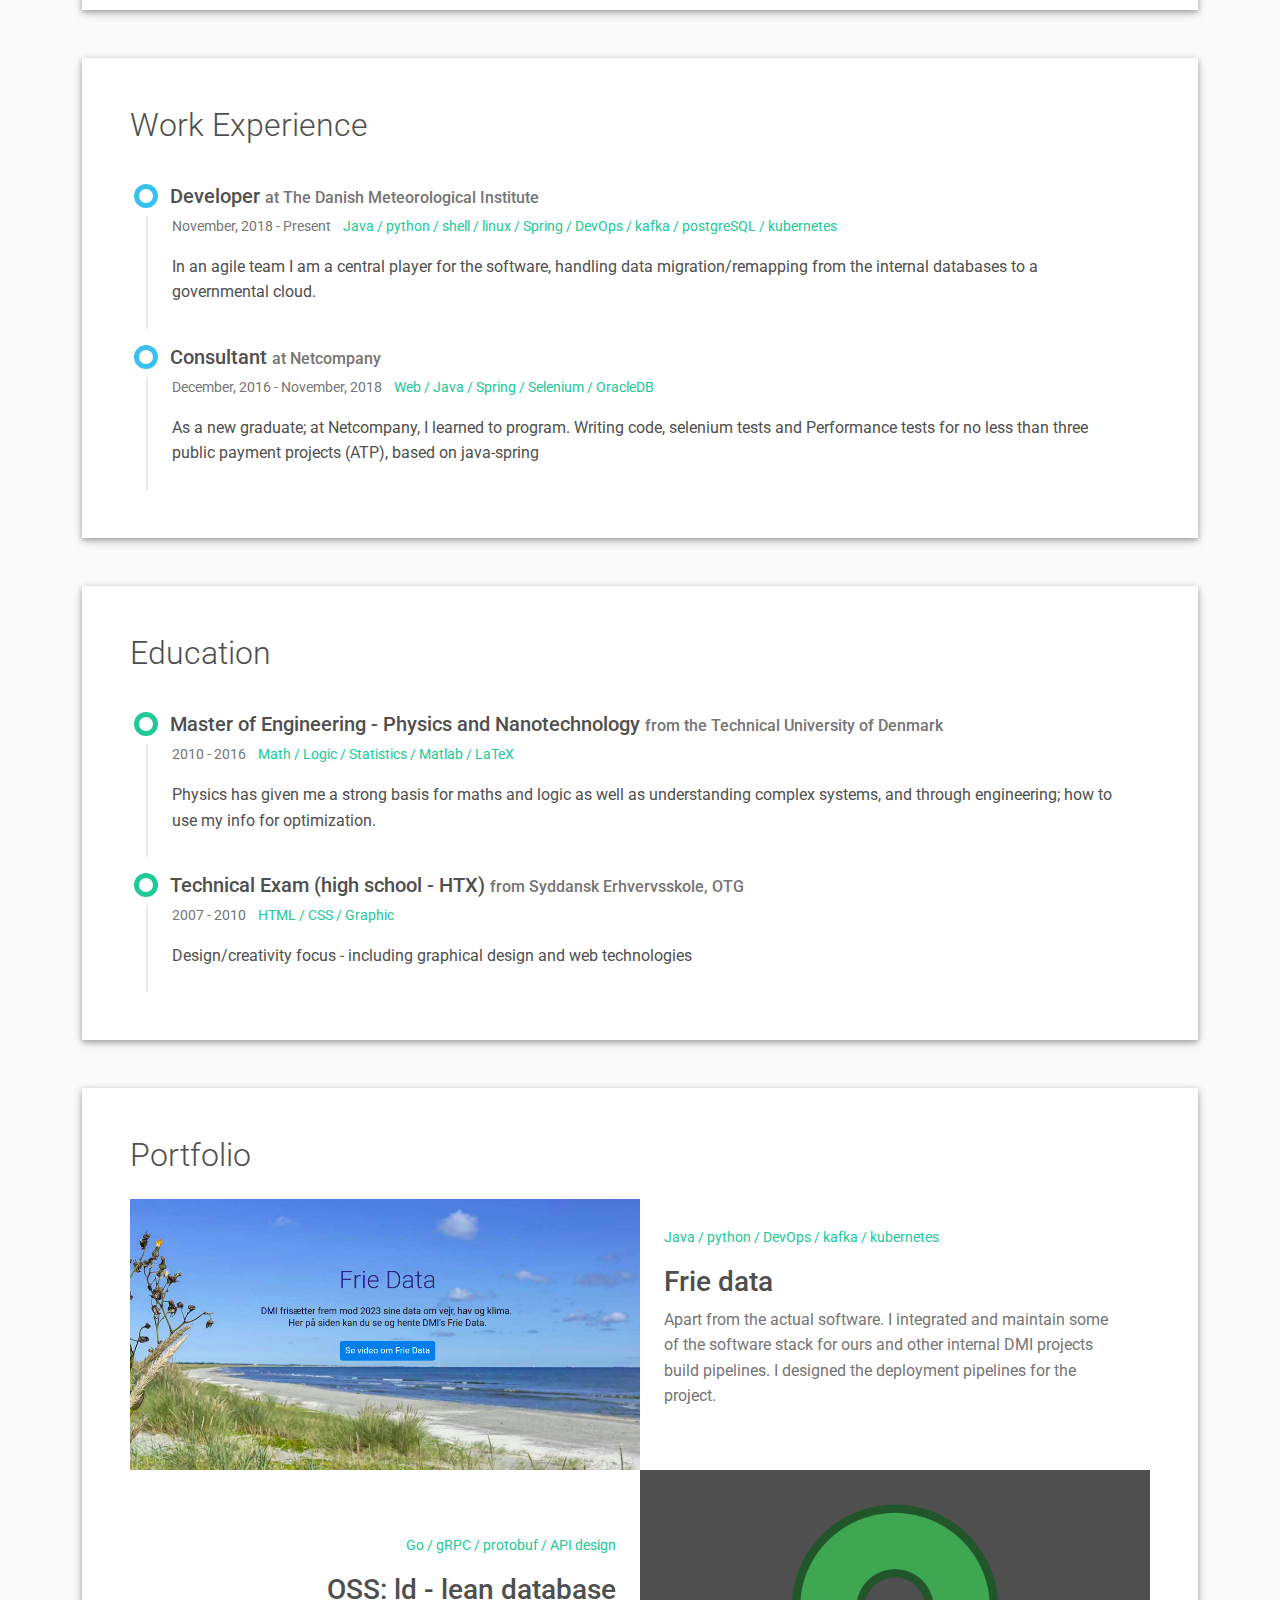
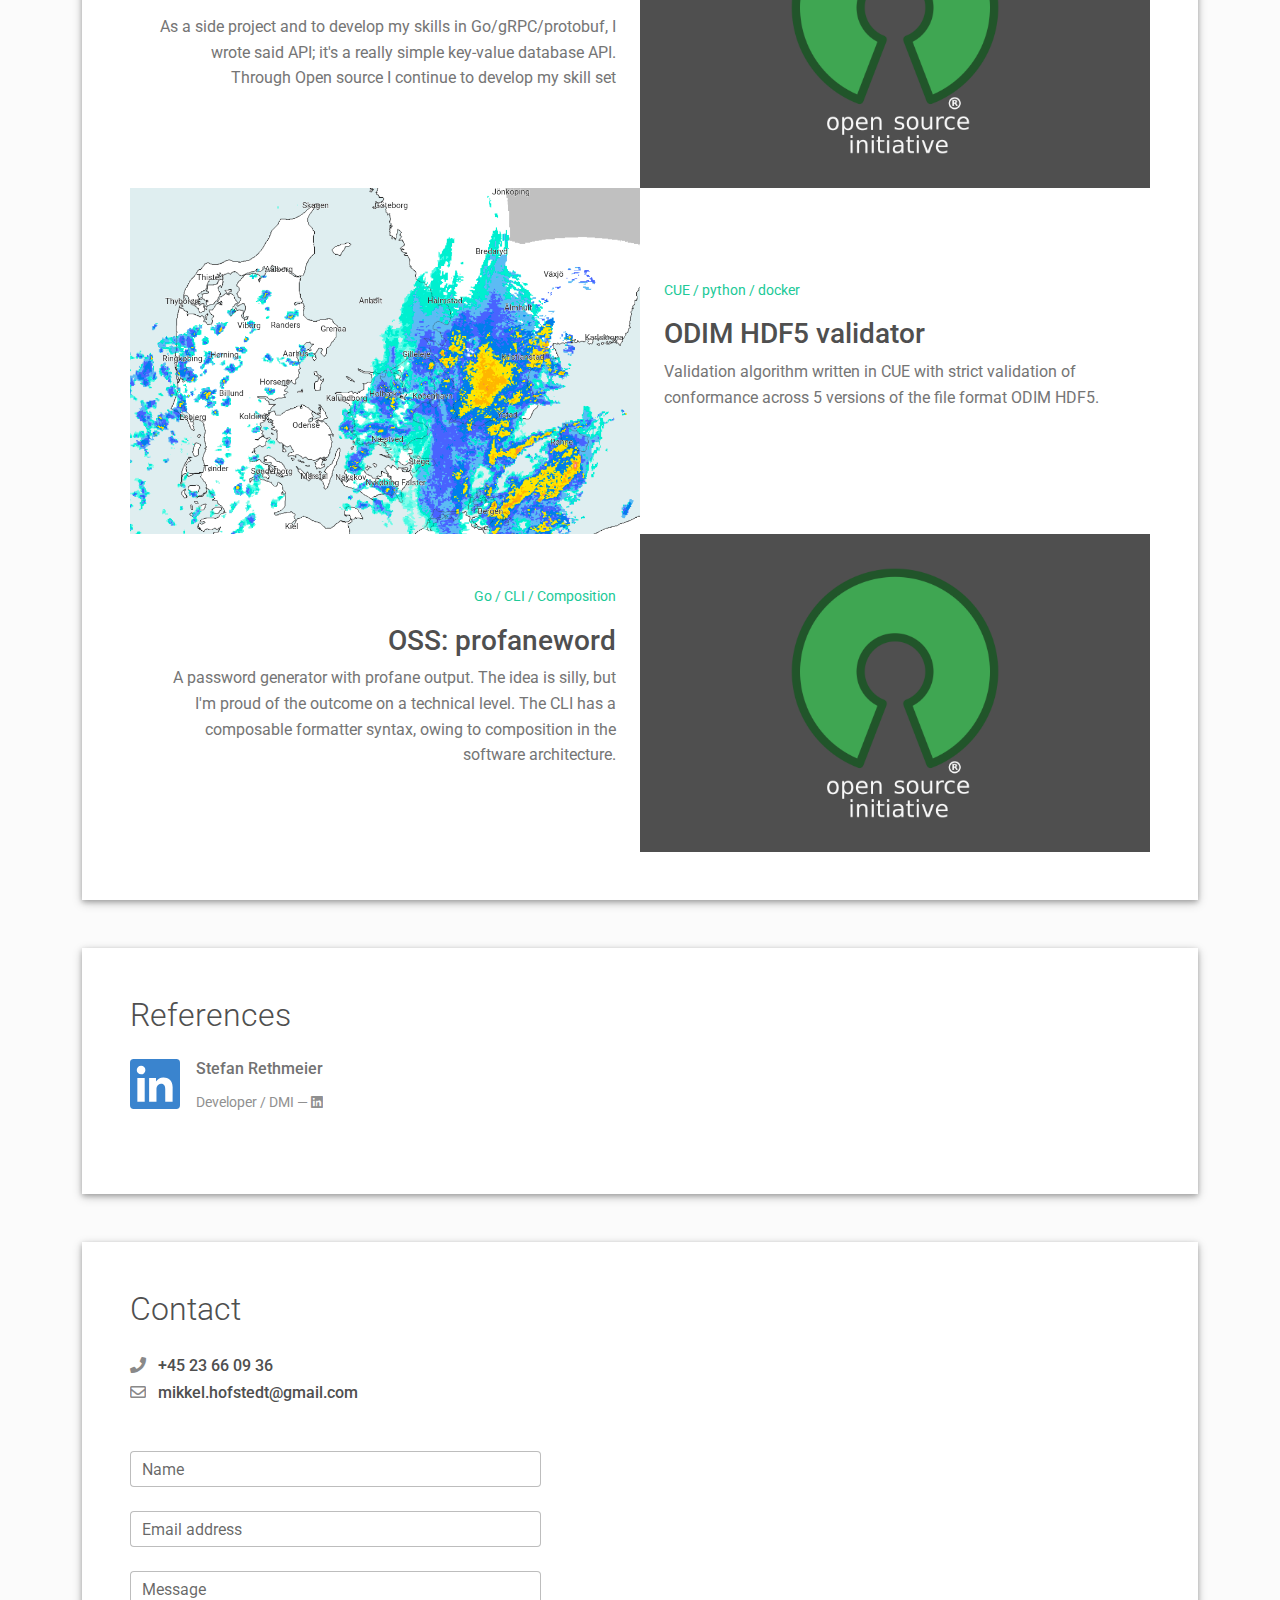
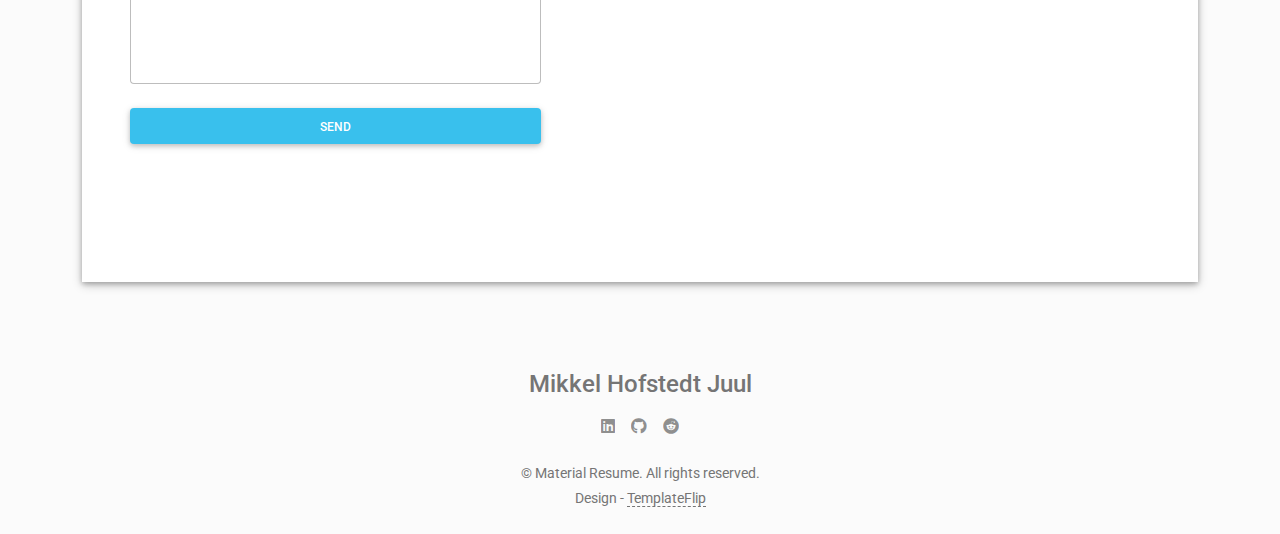
==== commit b18c6eea: "alignment for reference" ====
--- a/index.html
+++ b/index.html
@@ -293,7 +293,7 @@
                             </g>
                           </svg>
                         </div>
-                        <div class="header-bio m-3 mb-0">
+                        <div class="header-bio m-0 mx-3">
                           <h3 class="h6 mb-1">Stefan Rethmeier</h3>
                           <p class="text-muted text-small">Developer / DMI &mdash; <em class="fab fa-linkedin"></em><span class="menu-title sr-only">Linkedin</span></p>
                         </div>
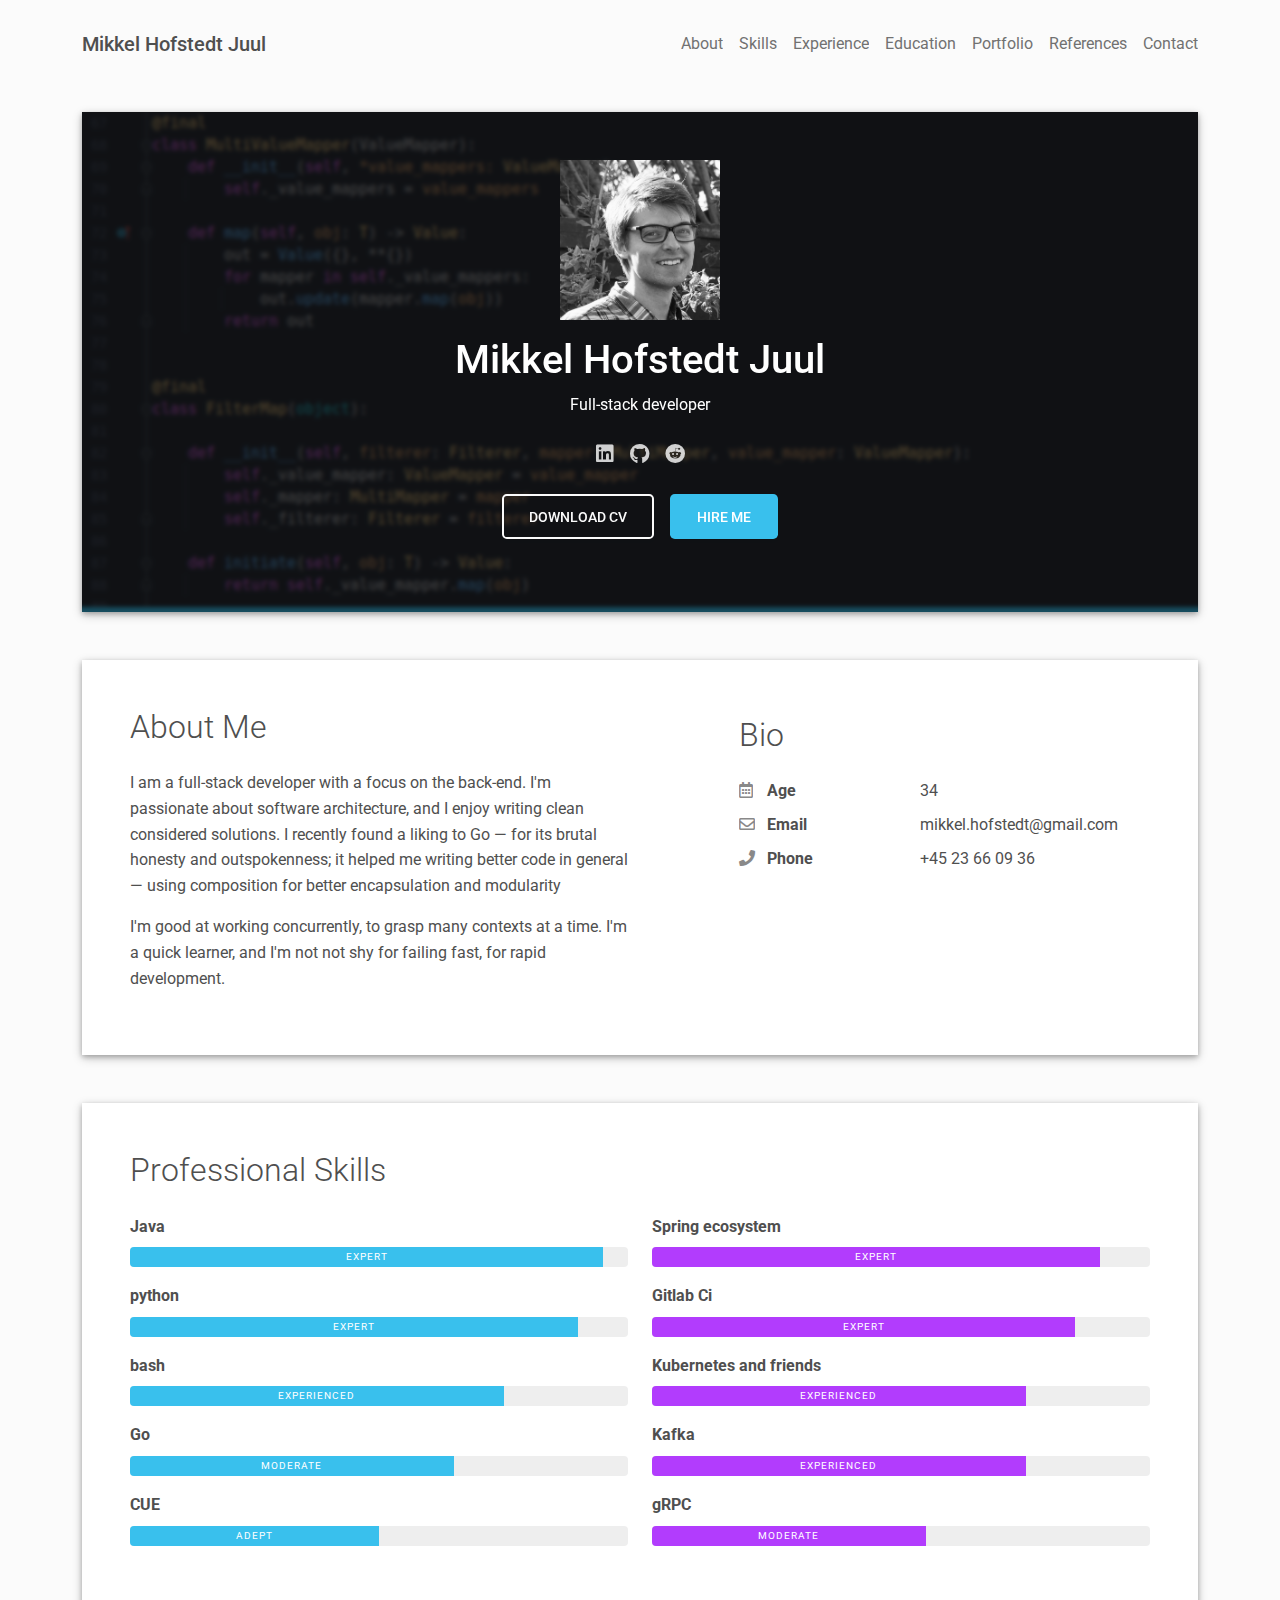
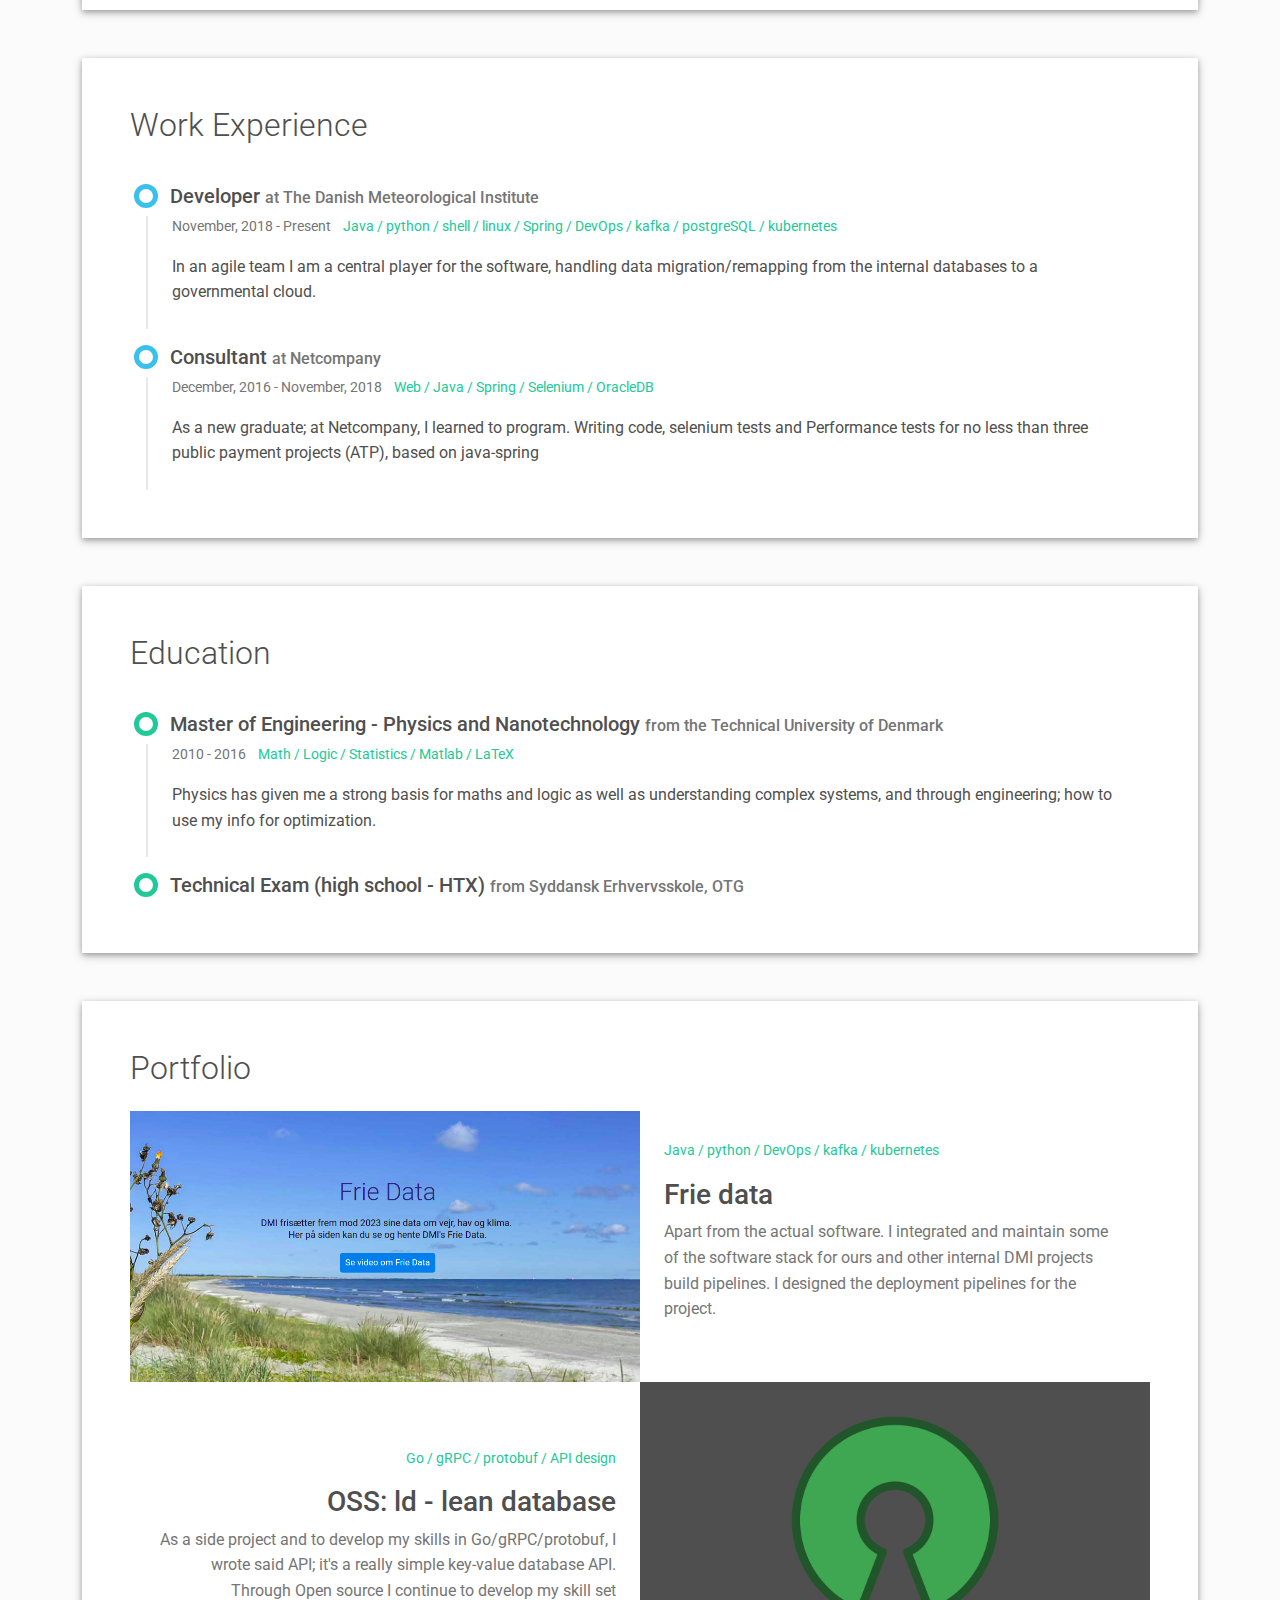
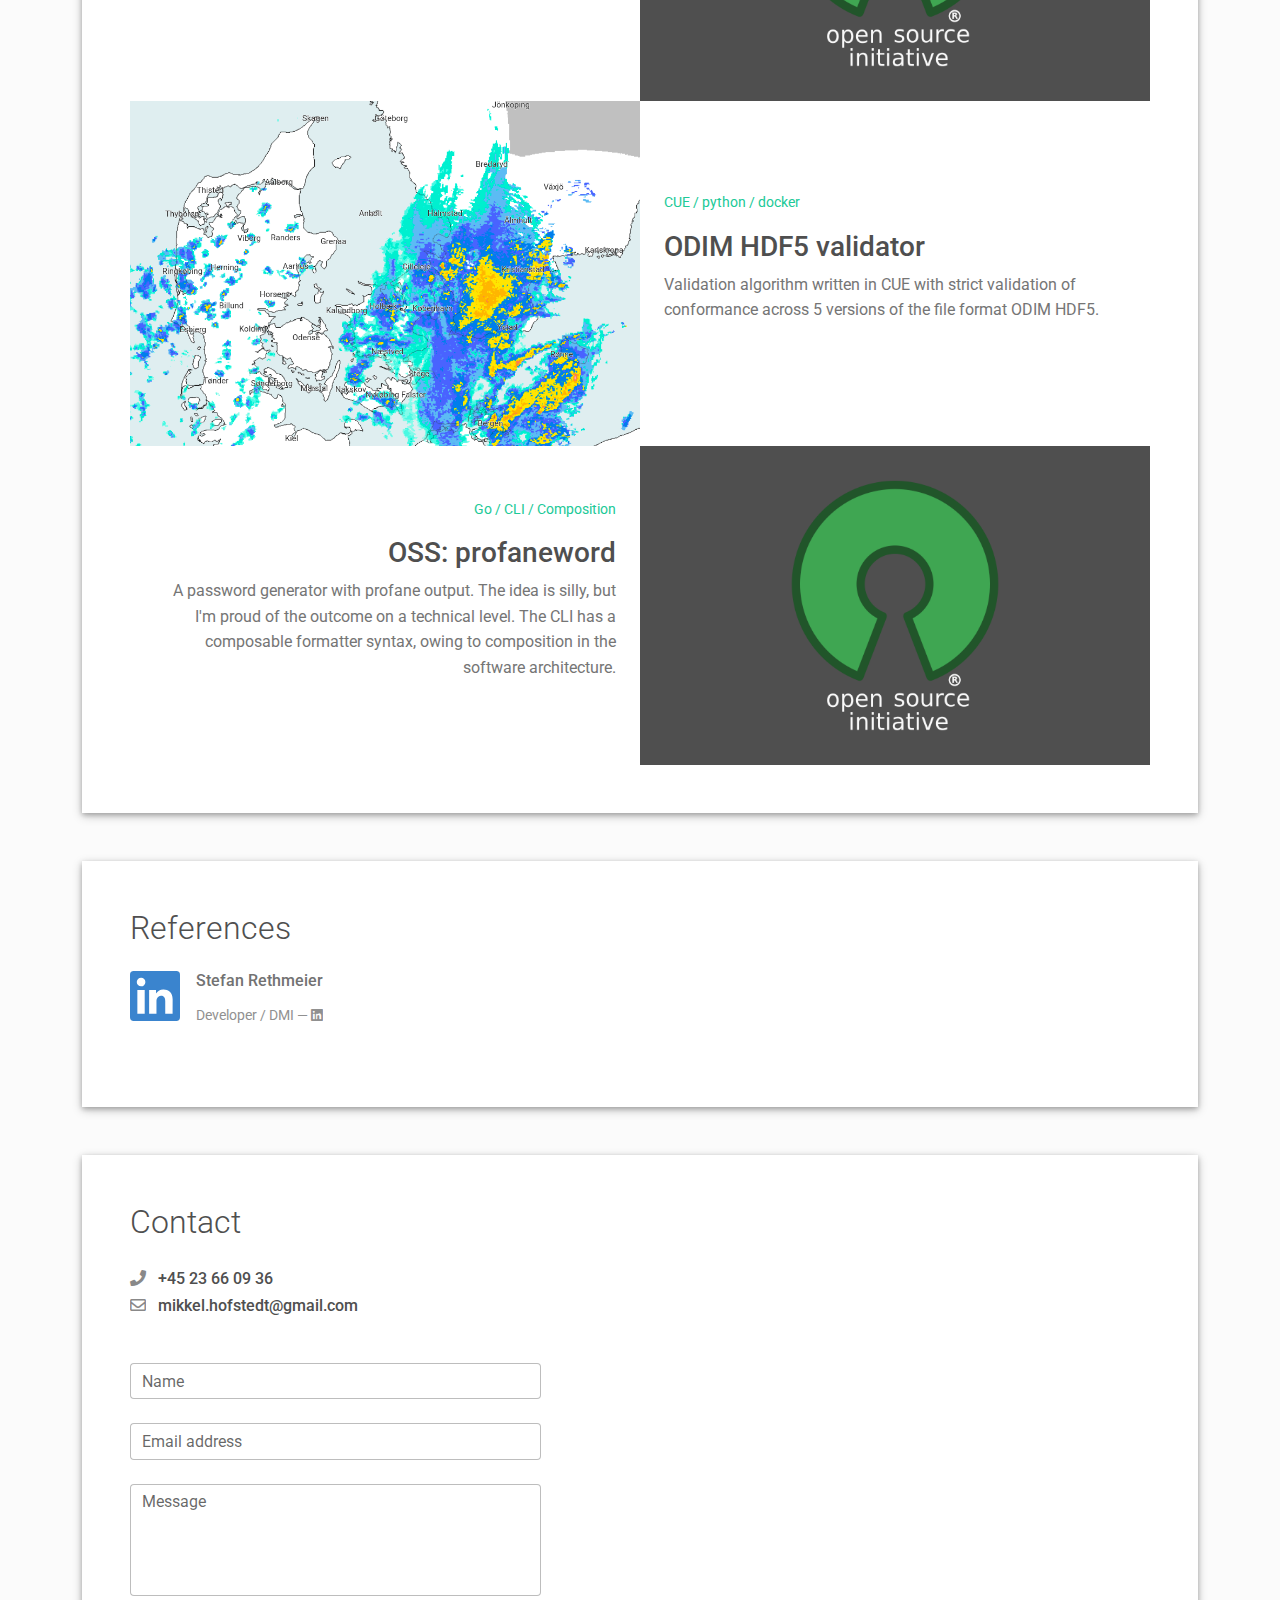
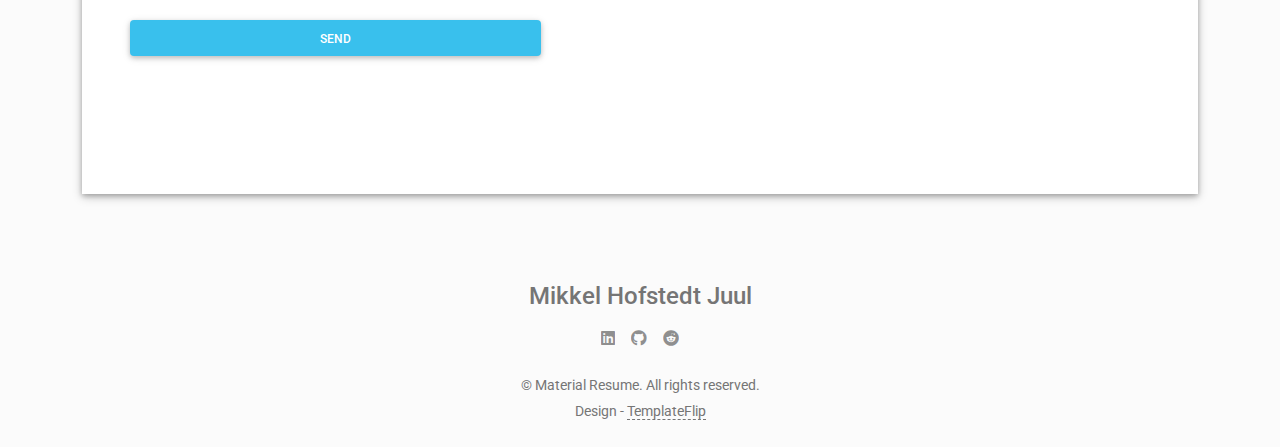
==== commit a3de424a: "remove HTX body" ====
--- a/index.html
+++ b/index.html
@@ -220,10 +220,6 @@
                   <div class="timeline-head px-4 pt-3">
                     <div class="h5">Technical Exam (high school - HTX) <span class="text-muted h6">from Syddansk Erhvervsskole, OTG</span>          </div>
                   </div>
-                  <div class="timeline-body px-4 pb-4">
-                    <div class="text-muted text-small mb-3">2007 - 2010 &nbsp;&nbsp; <span class="text-teal text-small mb-3 ">HTML / CSS / Graphic</span></div>
-                    <div>Design/creativity focus - including graphical design and web technologies</div>
-                  </div>
                 </div>
               </div>
             </div>
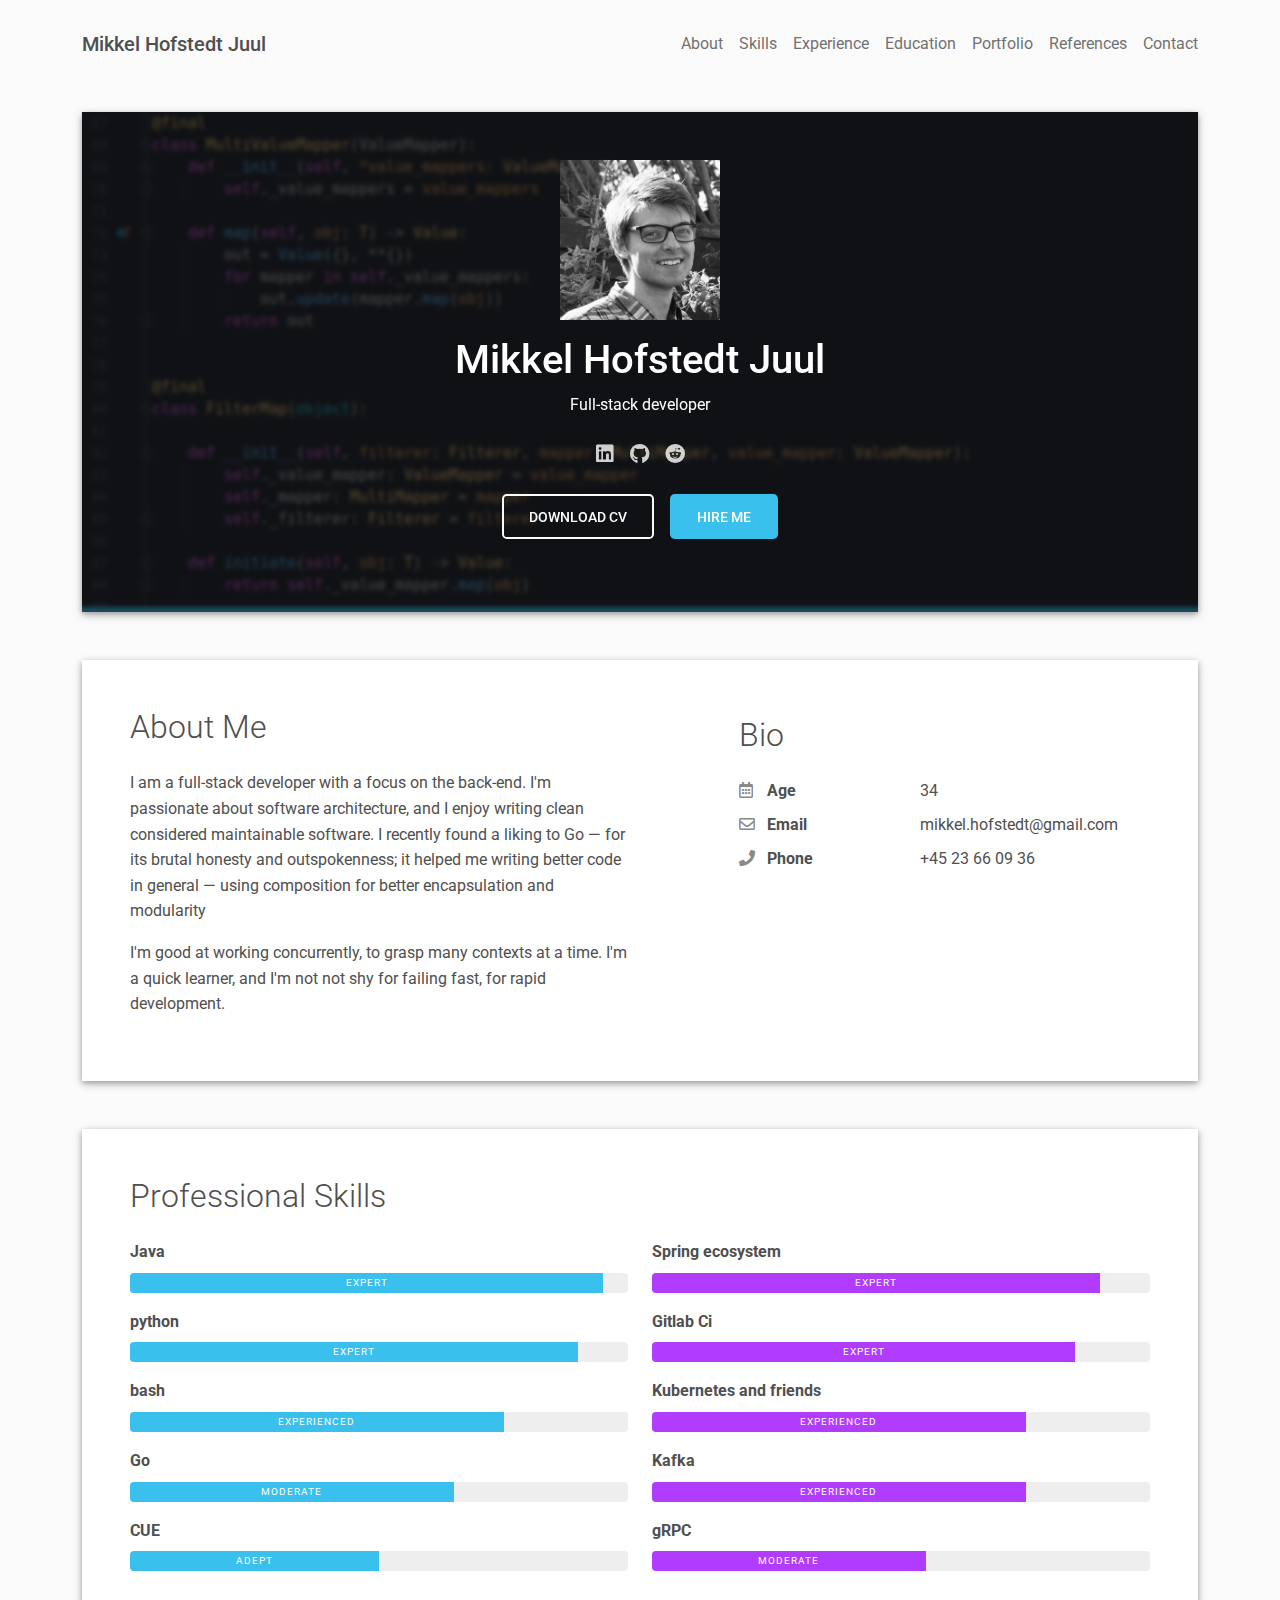
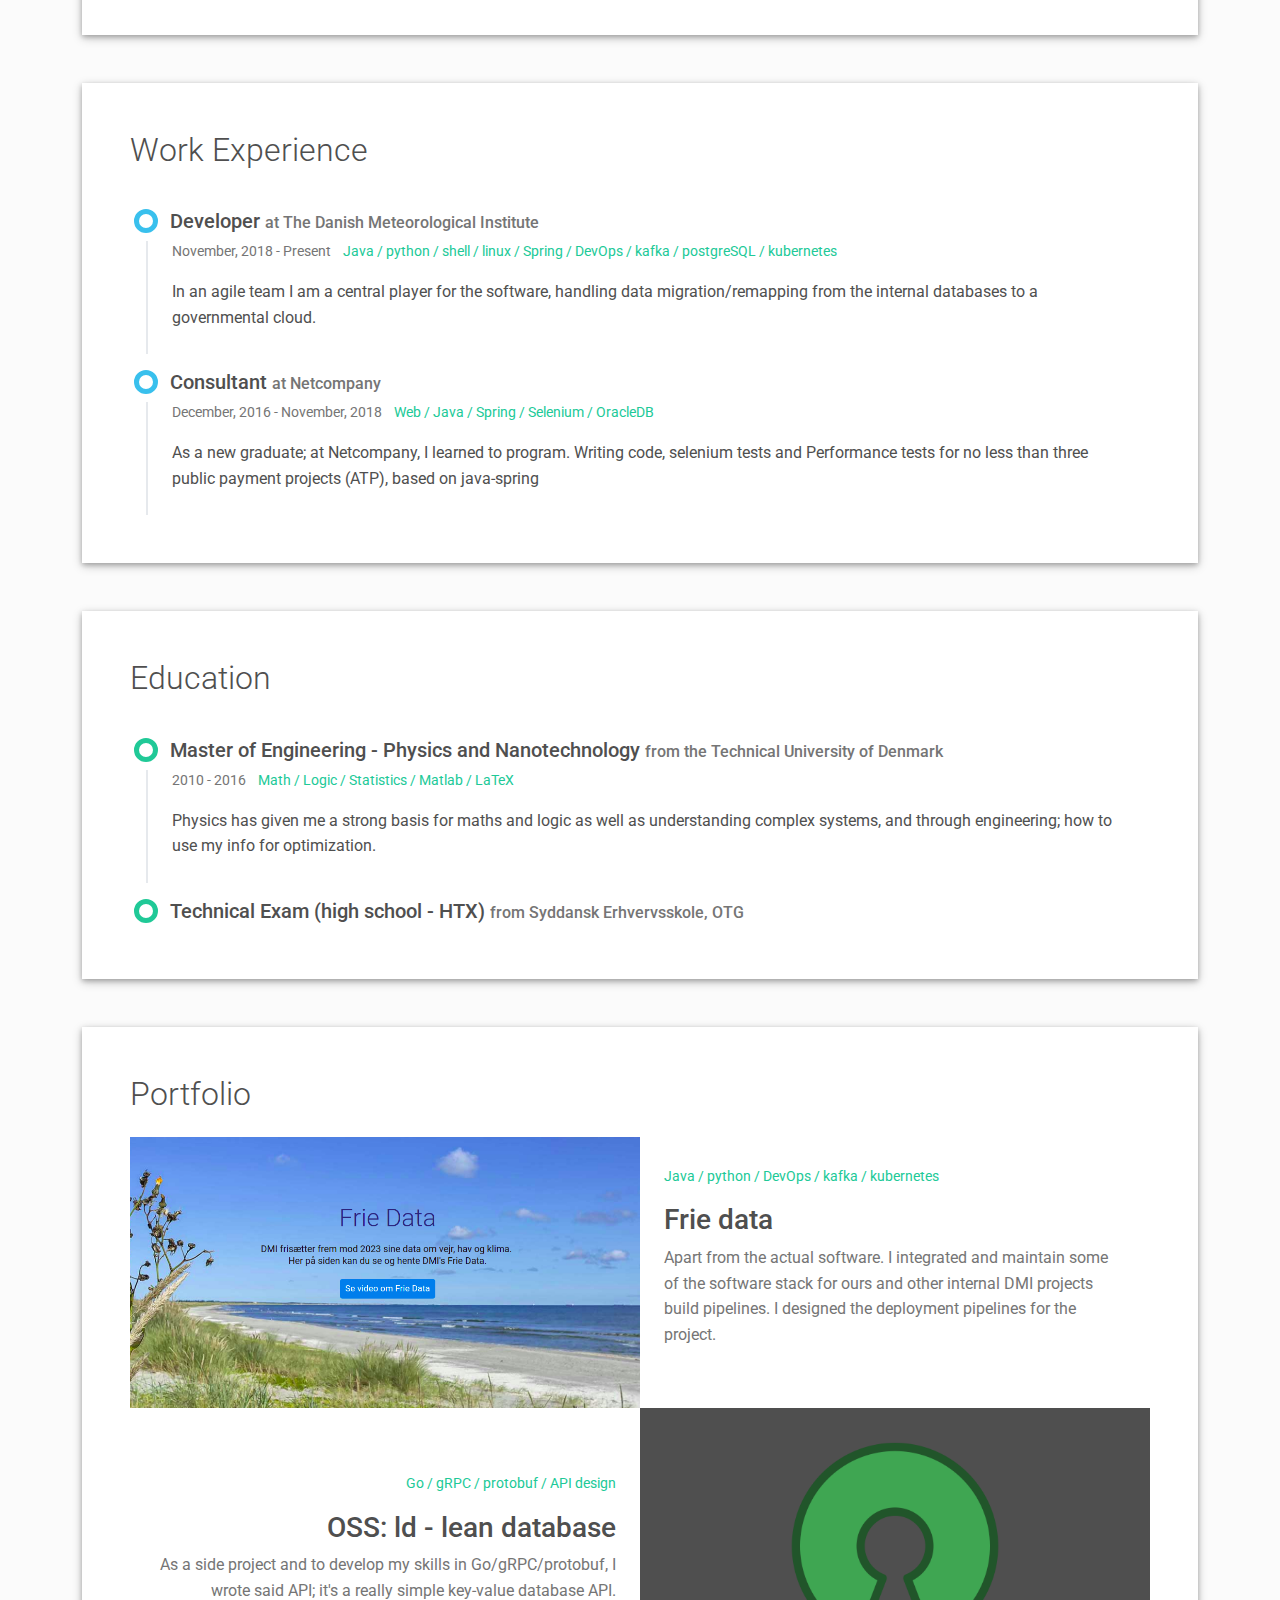
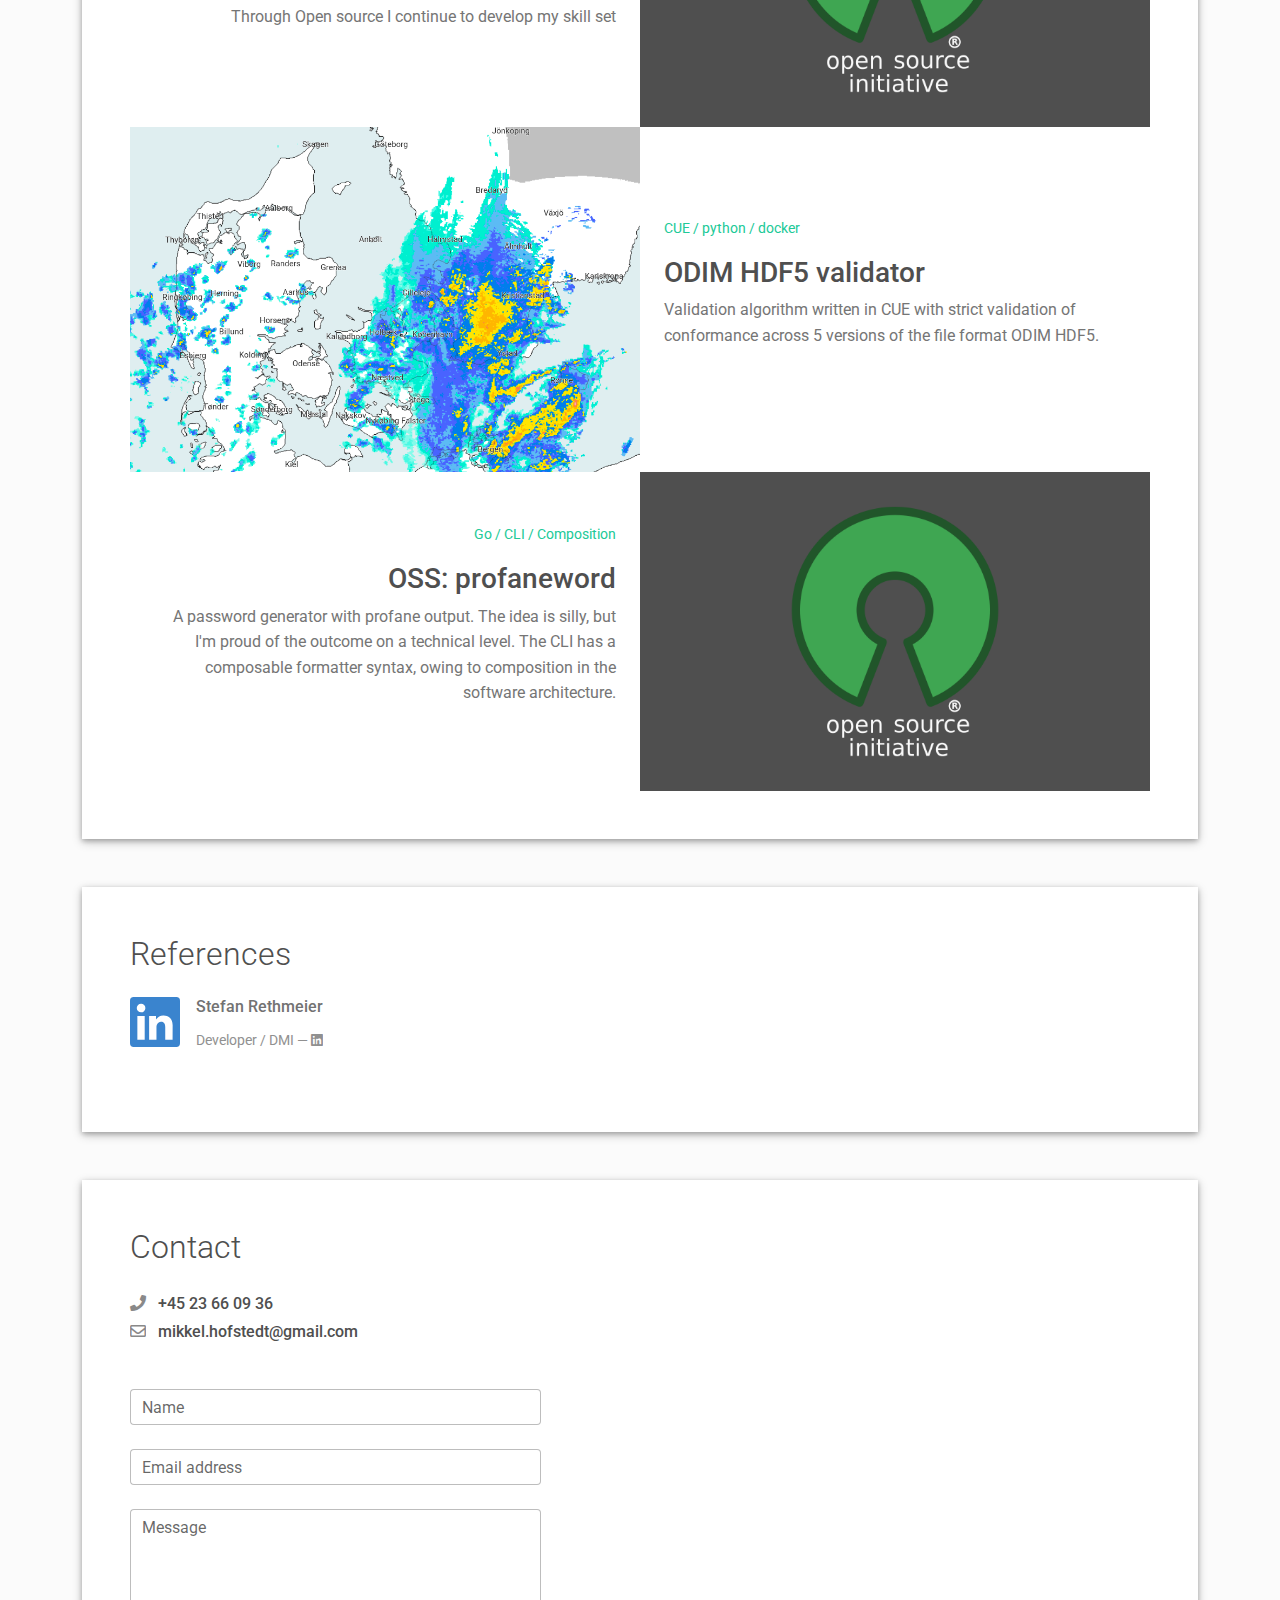
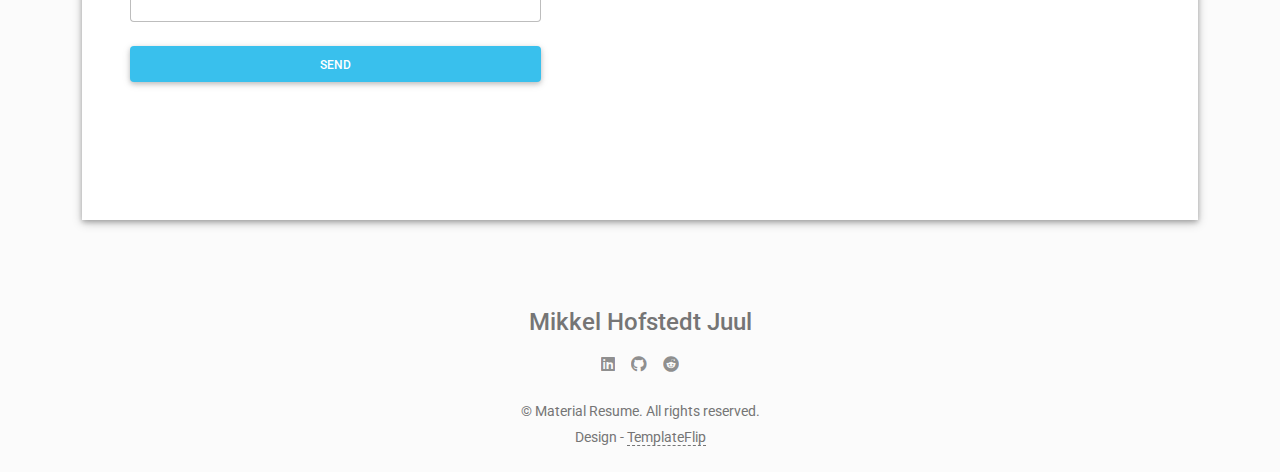
==== commit 7fa47790: "Update index.html" ====
--- a/index.html
+++ b/index.html
@@ -16,7 +16,7 @@
     <link href="css/main.css?ver=1.2.1" rel="stylesheet">
   </head>
   <body class="bg-light" id="top">
-    <header class="d-print-none">
+    <header>
       <div class="container text-center text-lg-left">
         <div class="pt-4 clearfix">
           <h1 class="site-title mb-0">Mikkel Hofstedt Juul</h1>
@@ -81,7 +81,7 @@
               <div class="row">
                 <div class="col-md-6">
                   <h2 class="h2 fw-light mb-4">About Me</h2>
-                  <p>I am a full-stack developer with a focus on the back-end. I'm passionate about software architecture, and I enjoy writing clean considered solutions.
+                  <p>I am a full-stack developer with a focus on the back-end. I'm passionate about software architecture, and I enjoy writing clean considered maintainable software.
                     I recently found a liking to Go &mdash; for its brutal honesty and outspokenness; it helped me writing better code in general &mdash; using composition for better encapsulation and modularity</p>
                   <p>I'm good at working concurrently, to grasp many contexts at a time. I'm a quick learner, and I'm not not shy for failing fast, for rapid development.</p>
                 </div>
@@ -117,7 +117,7 @@
               </div>
             </div>
           </div>
-          <div class="shadow-1-strong bg-white my-5 p-5 d-print-none" id="skills">
+          <div class="shadow-1-strong bg-white my-5 p-5" id="skills">
             <div class="skills-section">
               <h2 class="h2 fw-light mb-4">Professional Skills</h2>
               <div class="row">
@@ -300,7 +300,7 @@
               </div>
             </div>
           </div>
-          <div class="shadow-1-strong bg-white my-5 p-5" id="contact">
+          <div class="shadow-1-strong bg-white my-5 p-5 d-print-none" id="contact">
             <div class="contant-section">
               <h2 class="h2 fw-light text mb-4">Contact</h2>
               <div class="row mb-4">
